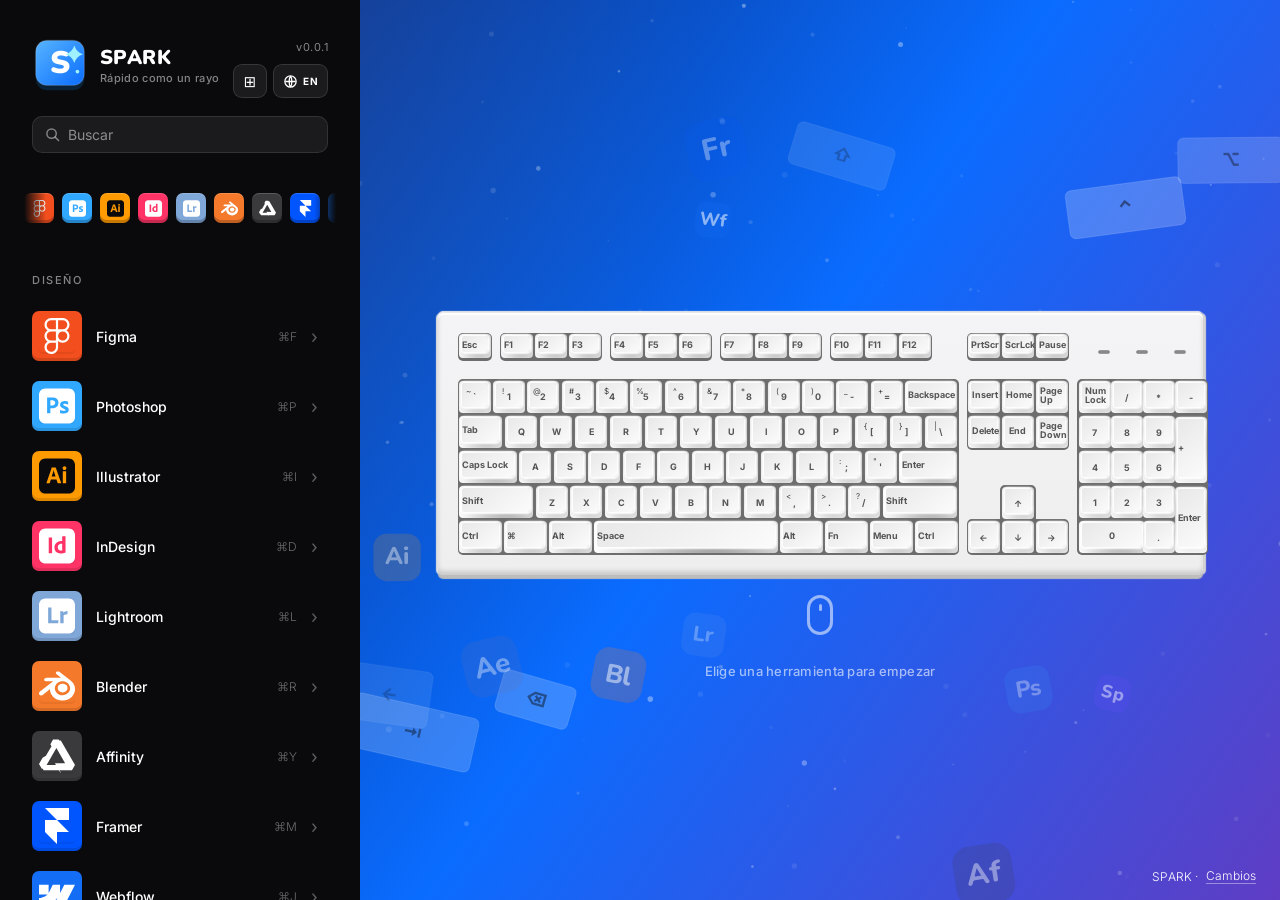
==== index.html @ 6d5c4ddd "Sube SPARK: web de atajos de teclado" ====
<!DOCTYPE html>
<html lang="es">
<head>
<meta charset="UTF-8">
<meta name="viewport" content="width=device-width, initial-scale=1.0">
<title>SPARK — Rápido como un rayo</title>
<meta name="description" content="Conoce tus atajos de teclado. Elige una herramienta, pasa el ratón por un atajo y mira cómo se iluminan las teclas.">
<link rel="icon" type="image/svg+xml" href="favicon.svg">
<link rel="preconnect" href="https://fonts.googleapis.com">
<link rel="preconnect" href="https://fonts.gstatic.com" crossorigin>
<link href="https://fonts.googleapis.com/css2?family=Nunito:wght@800;900&family=Inter:wght@300;400;500;600;700&display=swap" rel="stylesheet">
<link rel="stylesheet" href="css/styles.css">
</head>
<body>

<canvas id="bg-3d" aria-hidden="true"></canvas>

<aside class="sidebar" data-view="tools" aria-label="Explorador de herramientas">
  <div class="track">

    <!-- página 1: herramientas -->
    <section class="page">
      <div class="page-head">
        <div class="brand">
          <div class="brand-id">
            <a class="logo" href="./" aria-label="SPARK">
              <svg width="90" height="90" viewBox="0 0 90 90" fill="none" xmlns="http://www.w3.org/2000/svg">
                <defs>
                  <linearGradient id="brandGrad" x1="0" y1="0" x2="1" y2="1">
                    <stop offset="0" stop-color="#57b4ff"/>
                    <stop offset="1" stop-color="#0a6cff"/>
                  </linearGradient>
                </defs>
                <rect x="6" y="8" width="78" height="76" rx="18" fill="#0a2238"/>
                <rect x="6" y="4" width="78" height="72" rx="18" fill="url(#brandGrad)"/>
                <rect x="6" y="4" width="78" height="72" rx="18" fill="none" stroke="#ffffff26" stroke-width="2"/>
                <text x="45" y="57" text-anchor="middle" font-family="Nunito, system-ui, sans-serif" font-size="50" font-weight="900" fill="#ffffff" letter-spacing="-1">S</text>
                <path fill="#9ff1ff" d="M68 12 C66 19 61 24 54 26 C61 28 66 33 68 40 C70 33 75 28 82 26 C75 24 70 19 68 12 Z"/>
                <circle cx="73" cy="54" r="3" fill="#9ff1ff"/>
              </svg>
            </a>
            <div class="brand-name">
              <span class="brand-word">SPARK</span>
              <span class="brand-tag">Rápido como un rayo</span>
            </div>
          </div>
          <div class="brand-side">
            <a class="version" href="#changelog">v0.0.1</a>
            <div class="controls">
              <button class="ctrl-btn" id="kb-btn" type="button" aria-label="Teclado" title=""></button>
              <button class="ctrl-btn" id="lang-btn" type="button" aria-label="Idioma" title=""></button>
            </div>
          </div>
        </div>
        <div class="search">
          <svg class="search-ico" viewBox="0 0 16 16" fill="none" aria-hidden="true">
            <circle cx="7" cy="7" r="5" stroke="currentColor" stroke-width="1.6"></circle>
            <line x1="10.8" y1="10.8" x2="14.5" y2="14.5" stroke="currentColor" stroke-width="1.6" stroke-linecap="round"></line>
          </svg>
          <input type="search" id="tool-search" placeholder="Buscar" autocomplete="off" aria-label="Buscar herramientas">
        </div>
        <nav class="brand-strip" id="brand-strip" aria-label="Programas"></nav>
      </div>
      <nav class="cats page-body" id="cats" aria-label="Herramientas"></nav>
      <footer class="sidebar-credit">
        Hecho con <span style="opacity:.8">⌘</span> · <a href="#changelog">Cambios</a> <span class="sep">·</span> <a href="#" target="_blank" rel="noopener">Contacto</a>
      </footer>
    </section>

    <!-- página 2: atajos -->
    <section class="page" id="sc-page" aria-label="Atajos de la herramienta">
      <div class="sc-head page-head">
        <button class="back" type="button">
          <svg class="back-arrow" viewBox="0 0 16 16" fill="none" aria-hidden="true">
            <path d="M10 3.5 5.5 8l4.5 4.5" stroke="currentColor" stroke-width="1.7" stroke-linecap="round" stroke-linejoin="round"></path>
          </svg>
          <span class="back-text">Volver a todas las herramientas</span>
        </button>
        <h1 class="sc-title" id="sc-title"></h1>
        <div class="search">
          <svg class="search-ico" viewBox="0 0 16 16" fill="none" aria-hidden="true">
            <circle cx="7" cy="7" r="5" stroke="currentColor" stroke-width="1.6"></circle>
            <line x1="10.8" y1="10.8" x2="14.5" y2="14.5" stroke="currentColor" stroke-width="1.6" stroke-linecap="round"></line>
          </svg>
          <input type="search" id="sc-search" placeholder="Buscar atajos" autocomplete="off" aria-label="Buscar atajos">
        </div>
      </div>
      <div class="page-body sc-body" id="sc-body"></div>
    </section>

  </div>
</aside>

<main id="stage">
  <div class="stage-inner" id="stage-inner">
    <div class="kb-shell" id="kb">
      <div class="kb-display" id="kb-display">
        <div class="kb-display-label" id="kb-display-label">Pasa el ratón por un atajo</div>
        <div class="kb-display-keys" id="kb-display-keys"></div>
      </div>
      <div class="kb-board" id="kb-board"></div>
      <div class="kb-hint" id="kb-hint">Elige una herramienta para empezar</div>
    </div>
  </div>
</main>

<footer class="credit">
  SPARK · <a href="#changelog">Cambios</a>
</footer>

<div id="confetti-layer" aria-hidden="true"></div>

<script src="js/keys.js"></script>
<script src="js/logos.js"></script>
<script src="js/bg.js"></script>
<script src="js/twboard.js"></script>
<script src="js/data.js"></script>
<script src="js/app.js"></script>
</body>
</html>
---- css/styles.css ----
:root {
  --sidebar-w: 360px;
  --ink: #0a0a0c;
  --blue: #0a6cff;
  --sans: Inter, system-ui, -apple-system, "Segoe UI", sans-serif;
  --display: Nunito, system-ui, sans-serif;
}

* { margin: 0; padding: 0; box-sizing: border-box; }

html, body { height: 100%; }

body {
  background: var(--blue);
  overflow: hidden;
  font-family: var(--sans);
  color: #fff;
  user-select: none;
  -webkit-user-select: none;
  transition: background .8s ease;
}

body[data-bg="tools"] { background: var(--blue); }
body[data-bg="shortcuts"] { background: #1455c4; }

/* ============ FONDO 3D (Babylon) ============ */

#bg-3d {
  display: none;
  position: fixed; left: 0; top: 0;
  width: 100vw; height: 100vh;
  z-index: 0;
  pointer-events: none;
}
body.bg3d #bg-3d { display: block; }

/* ============ SIDEBAR ============ */

.sidebar {
  position: fixed;
  left: 0; top: 0; bottom: 0;
  width: var(--sidebar-w);
  z-index: 20;
  background: var(--ink);
  color: #fff;
  font-family: var(--sans);
  overflow: hidden;
}

.track {
  display: flex;
  width: 200%;
  height: 100%;
  transform: translateX(0);
  transition: transform .34s cubic-bezier(.4, 0, .2, 1);
}

.sidebar[data-view="shortcuts"] .track { transform: translateX(-50%); }

.page {
  flex: 0 0 50%;
  height: 100%;
  overflow: hidden;
  display: flex;
  flex-direction: column;
  min-height: 0;
}

.page-head {
  flex: none;
  padding: 34px 0 18px;
  display: flex;
  flex-direction: column;
  gap: 18px;
  background: var(--ink);
}

.brand {
  display: flex;
  align-items: center;
  justify-content: space-between;
  gap: 12px;
  margin: 0 32px;
}

.brand-id { display: flex; align-items: center; gap: 12px; min-width: 0; }
.logo { display: block; line-height: 0; }
.logo svg { display: block; height: 56px; width: auto; }

.brand-name {
  display: flex;
  flex-direction: column;
  gap: 3px;
  min-width: 0;
}
.brand-word {
  font-family: var(--display);
  font-weight: 900;
  font-size: 20px;
  line-height: 1;
  letter-spacing: .02em;
  color: #fff;
  white-space: nowrap;
}
.brand-tag {
  font-size: 11px;
  font-weight: 500;
  letter-spacing: .03em;
  color: #ffffff80;
  white-space: nowrap;
}

.version {
  font-family: var(--sans);
  font-size: 11px;
  font-weight: 400;
  letter-spacing: .04em;
  color: #ffffff80;
  text-decoration: none;
  padding-top: 6px;
  transition: color .15s ease;
}
.version:hover { color: #fff; }

.brand-side {
  display: flex;
  flex-direction: column;
  align-items: flex-end;
  gap: 10px;
}

.controls { display: flex; gap: 6px; }

.ctrl-btn {
  display: inline-flex;
  align-items: center;
  justify-content: center;
  gap: 5px;
  height: 34px;
  min-width: 34px;
  padding: 0 9px;
  background: #ffffff12;
  border: 1px solid rgba(255,255,255,.12);
  border-radius: 9px;
  color: #fff;
  font: inherit;
  cursor: pointer;
  transition: background .12s ease, border-color .12s ease;
}
.ctrl-btn:hover { background: #ffffff1f; border-color: #ffffff38; }
.ctrl-btn .kbd-ico { font-size: 15px; line-height: 1; font-family: var(--sans); }
.ctrl-btn .globe { flex: none; width: 15px; height: 15px; }
.ctrl-btn .code { font-size: 10px; font-weight: 700; letter-spacing: .05em; }

.search {
  margin: 0 32px;
  display: flex;
  align-items: center;
  gap: 8px;
  padding: 9px 12px;
  background: #ffffff12;
  border: 1px solid rgba(255,255,255,.1);
  border-radius: 10px;
  transition: border-color .12s ease, background .12s ease;
}
.search:focus-within { border-color: #ffffff47; background: #ffffff1a; }
.search-ico { flex: none; width: 15px; height: 15px; color: #ffffff73; }
.search input {
  flex: 1; min-width: 0;
  background: transparent; border: none; outline: none;
  color: #fff; font: inherit; font-size: 14px; padding: 0;
}
.search input::placeholder { color: #ffffff80; }
.search input::-webkit-search-cancel-button {
  -webkit-appearance: none; appearance: none;
  width: 14px; height: 14px; margin-left: 6px; cursor: pointer;
  background-color: #ffffff73;
  -webkit-mask: url("data:image/svg+xml;utf8,<svg xmlns='http://www.w3.org/2000/svg' viewBox='0 0 16 16'><path fill='none' stroke='black' stroke-width='1.8' stroke-linecap='round' d='M4 4l8 8M12 4l-8 8'/></svg>") center/contain no-repeat;
  mask: url("data:image/svg+xml;utf8,<svg xmlns='http://www.w3.org/2000/svg' viewBox='0 0 16 16'><path fill='none' stroke='black' stroke-width='1.8' stroke-linecap='round' d='M4 4l8 8M12 4l-8 8'/></svg>") center/contain no-repeat;
  transition: background-color .12s ease;
}
.search input::-webkit-search-cancel-button:hover { background-color: #fff; }

.page-body {
  flex: 1 1 auto;
  min-height: 0;
  overflow-y: auto;
  padding: 16px 0 32px;
  display: flex;
  flex-direction: column;
  gap: 32px;
  scrollbar-gutter: stable;
  scrollbar-width: thin;
  scrollbar-color: rgba(255,255,255,.2) transparent;
}
.page-body::-webkit-scrollbar { width: 10px; }
.page-body::-webkit-scrollbar-track { background: transparent; }
.page-body::-webkit-scrollbar-thumb {
  background: #ffffff2e;
  border-radius: 999px;
  border: 3px solid transparent;
  background-clip: padding-box;
}
.page-body::-webkit-scrollbar-thumb:hover { background: #ffffff52; background-clip: padding-box; }

.cats { display: flex; flex-direction: column; gap: 32px; }
.cat[hidden] { display: none; }
.cat-name {
  padding: 0 32px;
  margin-bottom: 14px;
  font-size: 11px;
  font-weight: 500;
  letter-spacing: .14em;
  color: #ffffff80;
}
.tools { list-style: none; display: flex; flex-direction: column; }
.tools li[hidden] { display: none; }

.tool {
  display: flex; align-items: center; gap: 14px;
  width: 100%;
  padding: 10px 32px;
  background: transparent; border: none;
  cursor: pointer; color: inherit; font: inherit; text-align: left;
  transition: background .12s ease;
}
.tool:hover { background: #ffffff0d; }
.tool.active { background: #ffffff14; }

.icon {
  flex: none;
  width: 50px; height: 50px;
  border-radius: 7px;
  background: var(--ic);
  box-shadow: inset 0 -3px 0 rgba(0,0,0,.12);
}
.icon .tkey { display: flex; align-items: center; justify-content: center; width: 100%; height: 100%; }
.icon .tkey .tinner {
  width: 36px; height: 36px;
  border-radius: 4px;
  display: flex; align-items: center; justify-content: center;
  font-family: var(--display); font-weight: 900; font-size: 18px;
  color: var(--lc, #fff);
  box-shadow: inset 0 -2px 0 rgba(0,0,0,.06);
}
.icon svg { display: block; width: 100%; height: 100%; }
.icon svg.bl { fill: var(--lc, #fff); }
.icon svg.bl-st { fill: none; stroke: var(--lc, #fff); stroke-width: 2; stroke-linecap: round; stroke-linejoin: round; }

.name { flex: 1; font-size: 14px; font-weight: 500; color: #fff; min-width: 0; overflow: hidden; text-overflow: ellipsis; white-space: nowrap; }
.hotkey { flex: none; font-size: 12px; font-weight: 300; color: #fff6; }
.chev { flex: none; font-size: 18px; color: #ffffff59; }

.brand-strip {
  position: relative;
  margin: 14px 24px 4px;
  padding: 8px 0 12px;
  overflow: hidden;
  -webkit-mask-image: linear-gradient(90deg, transparent, #000 7%, #000 93%, transparent);
  mask-image: linear-gradient(90deg, transparent, #000 7%, #000 93%, transparent);
}
.brand-track {
  display: flex; align-items: center; gap: 8px;
  width: max-content;
  will-change: transform;
  animation: brand-marquee 34s linear infinite;
}
.brand-strip:hover .brand-track { animation-play-state: paused; }
@keyframes brand-marquee {
  from { transform: translateX(0); }
  to { transform: translateX(-50%); }
}
@media (prefers-reduced-motion: reduce) {
  .brand-track { animation: none; }
}
.brand-chip {
  flex: none;
  width: 30px; height: 30px;
  display: flex; align-items: center; justify-content: center;
  border: none; cursor: pointer; padding: 0;
  border-radius: 7px;
  background: var(--bc);
  font-family: var(--display); font-weight: 900; font-size: 12px; line-height: 1;
  color: var(--lc, #fff);
  box-shadow: inset 0 -3px 0 rgba(0,0,0,.22), inset 0 1px 0 rgba(255,255,255,.16);
  transition: transform .1s ease, box-shadow .1s ease;
}
.brand-chip svg { display: block; width: 17px; height: 17px; }
.brand-chip svg.bl { fill: var(--lc, #fff); }
.brand-chip svg.bl-st { fill: none; stroke: var(--lc, #fff); stroke-width: 2; stroke-linecap: round; stroke-linejoin: round; }
.brand-chip:hover { transform: translateY(-2px); box-shadow: inset 0 -3px 0 rgba(0,0,0,.22), inset 0 1px 0 rgba(255,255,255,.16), 0 4px 10px rgba(0,0,0,.35); }
.brand-chip:active { transform: translateY(0); }

/* ---- shortcuts page ---- */

.sc-head { display: flex; flex-direction: column; gap: 12px; }

.back {
  display: flex; align-items: center; gap: 8px;
  margin: 0 32px; padding: 2px 0;
  background: transparent; border: none; cursor: pointer;
  color: #fff9; font: inherit; font-size: 13px;
  transition: color .15s ease;
}
.back:hover { color: #fff; }
.back-arrow { flex: none; width: 14px; height: 14px; }

.sc-title {
  padding: 0 32px;
  font-size: 20px; font-weight: 700; color: #fff;
  font-family: var(--sans);
}

.sc-body { gap: 24px; }

.sc-tool { display: none; flex-direction: column; gap: 22px; }
.sc-tool.on { display: flex; }

.sc-group { display: flex; flex-direction: column; }
.sc-group[hidden] { display: none; }

.sc-cat {
  padding: 0 32px;
  margin-bottom: 6px;
  font-size: 10px; font-weight: 600;
  letter-spacing: .1em; text-transform: uppercase;
  color: #ffffff52;
}
.sc-group ul { list-style: none; }

.sc {
  display: flex; align-items: center; justify-content: space-between; gap: 12px;
  padding: 7px 32px;
  cursor: default;
  transition: background .1s ease;
}
.sc[hidden] { display: none; }
.sc:hover { background: #ffffff0f; }
.sc.done .sc-action { color: #ffffff4d; }
.sc.done .sc-action::after { content: " ✓"; }

.sc-action {
  flex: 1 1 auto; min-width: 0;
  font-size: 13px; color: #ffffffd9;
  overflow: hidden; text-overflow: ellipsis; white-space: nowrap;
}

.sc-keys {
  flex: 0 1 auto;
  display: flex; flex-wrap: wrap; justify-content: flex-end; gap: 4px;
  max-width: 58%;
}

.sc-keys kbd {
  min-width: 20px; height: 20px; padding: 0 5px;
  display: inline-flex; align-items: center; justify-content: center;
  font-family: inherit; font-size: 11px;
  color: #fff; background: #ffffff14;
  border: 1px solid rgba(255,255,255,.18);
  border-radius: 5px;
}
.sc-keys kbd.sym { font-size: 14px; line-height: 1; }

.sc-empty { padding: 0 32px; font-size: 13px; color: #fff6; }

.sidebar-credit {
  display: none;
  padding: 22px 32px 10px;
  margin-top: 10px;
  font-size: 12px; font-weight: 300; letter-spacing: .01em;
  color: #ffffffb3; line-height: 1.6;
}
.sidebar-credit a { color: #fff; text-decoration: none; border-bottom: 1px solid rgba(255,255,255,.4); }
.sidebar-credit a:hover { border-color: #fff; }
.sidebar-credit .sep { opacity: .5; margin: 0 4px; }

/* ============ STAGE (main area) ============ */

#stage {
  position: fixed;
  left: var(--sidebar-w); top: 0; right: 0; bottom: 0;
  z-index: 10;
  display: flex; align-items: center; justify-content: center;
  padding: 24px;
}

.stage-inner { width: 100%; max-width: 1040px; }

.kb-shell {
  display: flex; flex-direction: column; align-items: center; gap: 28px;
}

.kb-display {
  min-height: 64px;
  display: flex; flex-direction: column; align-items: center; gap: 12px;
  text-align: center;
}
.kb-display-label {
  font-size: 15px; font-weight: 600; color: rgba(255,255,255,.85);
}
.kb-display-keys { display: flex; flex-wrap: wrap; justify-content: center; gap: 8px; }
.kb-display-keys .kbd {
  min-width: 44px; height: 44px; padding: 0 14px;
  display: inline-flex; align-items: center; justify-content: center;
  font-family: var(--display); font-weight: 800; font-size: 20px;
  color: #fff; background: rgba(255,255,255,.12);
  border: 1px solid rgba(255,255,255,.35);
  border-radius: 10px;
}
.kb-display-keys .kbd.sym { font-size: 26px; }
.kb-display-keys .kbd.mouse { font-size: 13px; font-family: var(--sans); font-weight: 600; padding: 0 12px; }

/* ============ TECLADO (Pure CSS, de ManzDev/twitch-keyboard) ============ */

.kb-board {
  width: 100%;
  display: flex;
  flex-direction: column;
  align-items: center;
  gap: 18px;
}

.keyboard {
  width: 765px;
  height: 262px;
  padding: 16px;
  box-shadow:
    0 4px 1px #bdbdbd,
    3px 0 1px #d3d3d3,
    0 -2px 1px #ececec,
    -2px 0 1px #e4e4e4,
    0 2px 1px #fff inset,
    0 -4px 4px #ccc inset;
  border-radius: 5px;
  background: linear-gradient(to bottom, #f4f4f6, #eee);
  display: grid;
  grid-template-columns: 3.2fr 0.7fr 1fr;
  user-select: none;
}

.main-keys { display: grid; grid-template-rows: 0.25fr 1fr; }
.function-keys { --width: 32px; --height: 24px; display: flex; }
.function-keys .hole { height: calc(var(--height) + 4px); }
.alpha-keys { --width: 32px; --height: 32px; display: flex; }
.alpha-keys .hole { min-width: 501px; }

.control-keys { display: grid; grid-template-rows: 0.25fr 0.5fr 0.5fr; }
.extra-keys { --width: 32px; --height: 24px; display: flex; }
.extra-keys .hole { height: calc(var(--height) + 4px); }
.page-keys { --width: 32px; --height: 32px; display: flex; }
.page-keys .hole { height: 71px; }
.page-keys .key::after { max-width: calc(var(--width) - 8px); line-height: 100%; transform: translateY(-2px); }
.cursor-keys { --width: 32px; --height: 32px; display: flex; flex-direction: column; align-items: center; justify-content: flex-end; }
.cursor-keys .hole:first-child { padding: 1px 1px; transform: translateY(10px); position: relative; }
.cursor-keys .hole:first-child::before,
.cursor-keys .hole:first-child::after { content: ""; display: block; background: inherit; position: absolute; width: 5px; height: 5px; bottom: 0; z-index: -1; }
.cursor-keys .hole:first-child::before { left: 0; }
.cursor-keys .hole:first-child::after { right: 0; }
.cursor-keys .hole:last-child { padding: 1px 0; }

.end-keys { display: grid; grid-template-rows: 0.25fr 1fr; }
.led-buttons { display: flex; justify-content: space-evenly; align-items: center; }
.led-buttons .led { width: 12px; height: 4px; border-radius: 5px; border: 1px solid #999; background: #888; }
.led-buttons .led.on { background: radial-gradient(#e2fa77, #3a9c26); }
.alphanum-keys .hole { display: grid; padding: 2px 2px 2px 1px; grid-template-columns: repeat(4, 32px); grid-template-rows: repeat(5, 32px); gap: 3px 0; }
.alphanum-keys .hole :nth-child(8) { grid-row-start: 2; grid-row-end: 4; grid-column-start: 4; grid-column-end: 5; }
.alphanum-keys .hole :nth-child(15) { grid-row-start: 4; grid-row-end: 6; grid-column-start: 4; grid-column-end: 5; }
.alphanum-keys .hole .zero-key { grid-column-start: 1; grid-column-end: 3; grid-row-start: 5; grid-row-end: 6; }
.alphanum-keys .hole :nth-child(1)::after { max-width: 20px; line-height: 100%; transform: translateY(-2px); }

.hole { display: flex; background: #6d6d6d; border-radius: 5px; margin: 4px; }
.hole.wrap { flex-wrap: wrap; justify-content: space-around; align-items: center; }

.key {
  position: relative;
  width: var(--width, 32px);
  height: var(--height, 32px);
  background: radial-gradient(circle at 65% 40%, #999, #fff);
  display: flex;
  justify-content: center;
  align-items: center;
  margin: 1px;
  border-radius: 4px;
  transition: transform 0.2s, background .12s ease, box-shadow .12s ease;
}

.key .special { display: block; position: absolute; color: #444; font-size: 8px; transform: translate(-6px, -6px); }

.key::before {
  content: attr(data-key);
  background: linear-gradient(140deg, #e8e8e8, #fbfbfb);
  box-shadow: 0 0 2px 2px #fff;
  border-radius: 3px;
  transform: translateY(-2px);
  display: flex;
  justify-content: flex-start;
  align-items: center;
  width: calc(var(--width, 32px) - 6px);
  height: calc(var(--height, 32px) - 8px);
}
.key::before,
.key::after {
  color: #555;
  text-transform: capitalize;
  font-family: var(--sans);
  font-weight: bold;
  font-size: 9px;
}
.key.pressed { transform: translateY(2px); }
.key.pressed::before { box-shadow: 0 0 4px #fff; background: #ddd; }

.normal-key::before { content: attr(data-special-key); width: calc(var(--width, 32px) - 6px); height: calc(var(--height, 32px) - 8px); font-size: 8px; }
.normal-key::after { content: attr(data-key); position: absolute; font-size: 9px; }

.slash-key { --width: 40px; --height: 32px; }
.slash-key::before { content: attr(data-special-key); width: calc(var(--width, 32px) - 6px); height: calc(var(--height, 32px) - 8px); }
.slash-key::after { content: attr(data-key); position: absolute; }

.ctrl-key { --width: 43px; --height: 32px; }
.backspace-key { --width: 52px; --height: 32px; }
.enter-key { --width: 58px; --height: 32px; }
.shift-key { --width: 74px; --height: 32px; }
.space-key { --width: 184px; --height: 32px; }
.vertical-key { --width: 32px; --height: 66px; }
.zero-key { --width: 66px; --height: 32px; }
.zero-key::before { text-indent: 27px; }
.function-key::before { content: attr(data-key); width: calc(var(--width) - 6px); height: calc(var(--height) - 8px); }

.keyboard.led .hole { background: red !important; box-shadow: 0 0 27px #000 inset; animation: ledAnimation 10s infinite; }

@keyframes ledAnimation {
  0% { filter: hue-rotate(0); }
  100% { filter: hue-rotate(360deg); }
}

/* teclas iluminadas (atajos) */
.kb-board .key.lit {
  background: radial-gradient(circle at 65% 40%, #4d93ff, #0a6cff);
  box-shadow: 0 0 10px rgba(10, 108, 255, .55);
}
.kb-board .key.lit::before {
  background: linear-gradient(140deg, #3a86ff, #0a6cff);
  box-shadow: 0 0 2px 2px rgba(10, 108, 255, .65);
}
.kb-board .key.lit::before,
.kb-board .key.lit::after,
.kb-board .key.lit .special { color: #fff; }

.kb-mouse-wrap { display: flex; justify-content: center; padding-top: 2px; }
.kb-mouse {
  width: 26px; height: 40px;
  border: 3px solid rgba(255,255,255,.55);
  border-radius: 14px;
  position: relative;
  transition: background .08s ease, transform .2s ease;
}
.kb-mouse::before {
  content: ""; position: absolute; top: 6px; left: 50%;
  width: 3px; height: 7px; margin-left: -1.5px;
  background: rgba(255,255,255,.55); border-radius: 2px;
}
.kb-mouse.lit { background: #0a0a0c; border-color: #0a0a0c; }
.kb-mouse.lit::before { background: #fff; }
.kb-mouse.pressed { transform: translateY(2px); }

.kb-hint {
  font-size: 13px; font-weight: 500; color: rgba(255,255,255,.6);
  letter-spacing: .02em;
}

@media (max-width: 1150px) {
  .keyboard { transform: scale(.82); margin-bottom: -47px; }
}
@media (max-width: 1000px) {
  .keyboard { transform: scale(.7); margin-bottom: -79px; }
}

/* ============ CREDIT ============ */

.credit {
  position: fixed;
  left: var(--sidebar-w); right: 24px; bottom: 16px;
  z-index: 30;
  display: flex; align-items: center; justify-content: flex-end; gap: 8px;
  font-size: 12px; font-weight: 300; letter-spacing: .01em;
  color: #fff;
  pointer-events: none;
}
.credit a { pointer-events: auto; color: inherit; text-decoration: none; border-bottom: 1px solid rgba(255,255,255,.4); }
.credit a:hover { border-color: #fff; }

/* ============ CONFETTI ============ */

.confetti {
  position: fixed; top: 0; left: 0;
  width: 12px; height: 12px;
  border: 2px solid #0a0a0c;
  border-radius: 3px;
  pointer-events: none;
  z-index: 50;
  animation: confetti-pop .7s ease-out forwards;
}
@keyframes confetti-pop {
  from { transform: translate(0, 0) rotate(0deg); opacity: 1; }
  to   { transform: translate(var(--dx), var(--dy)) rotate(540deg); opacity: 0; }
}

/* ============ RESPONSIVE ============ */

@media (max-width: 900px) {
  :root { --sidebar-w: 100vw; }
  #stage, .credit { display: none; }
  .sidebar-credit { display: block; }
}
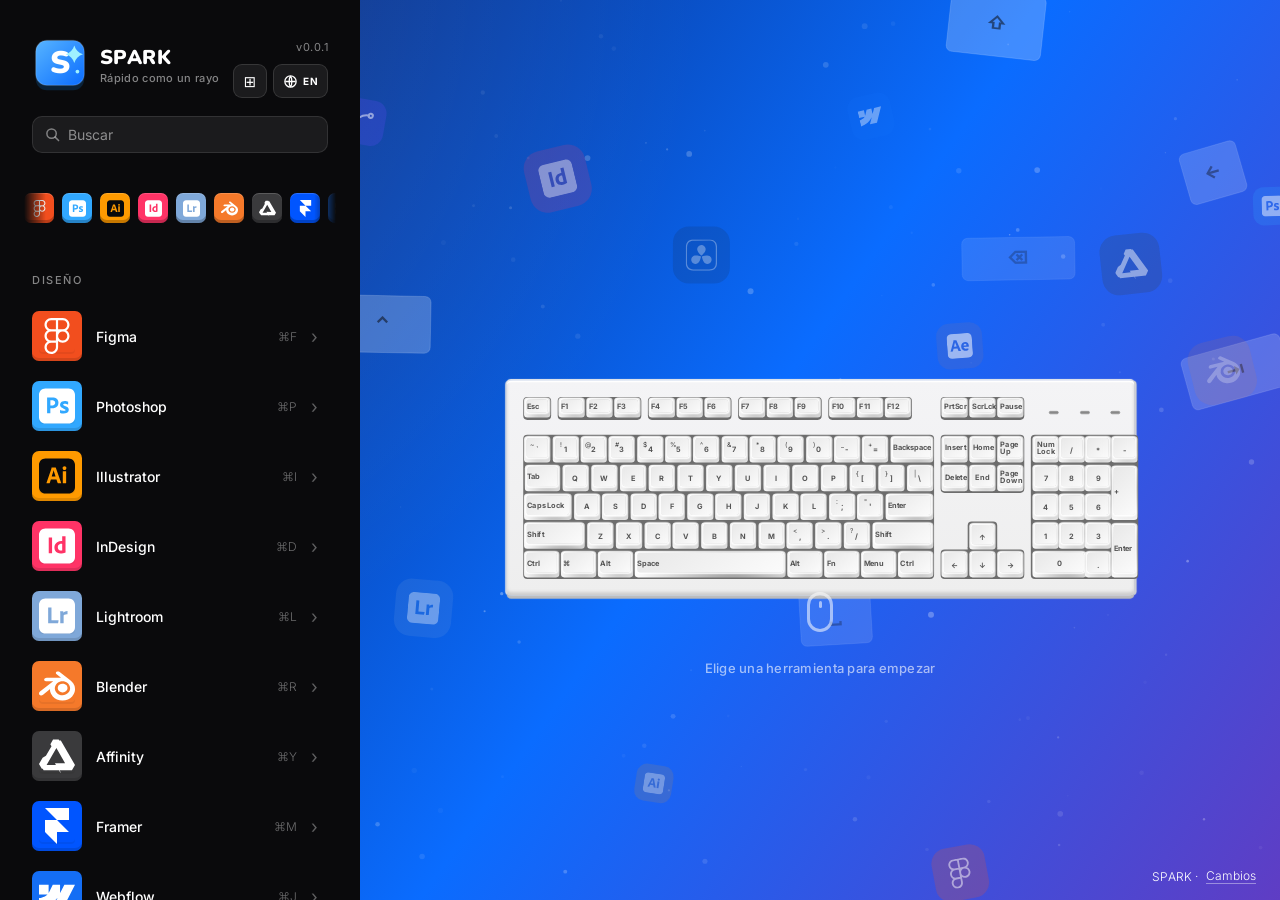
==== commit 951c39bf: "Agrega interacción con el teclado: clic en teclas con sonido y panel de atajos por programa" ====
--- a/index.html
+++ b/index.html
@@ -98,6 +98,7 @@
         <div class="kb-display-label" id="kb-display-label">Pasa el ratón por un atajo</div>
         <div class="kb-display-keys" id="kb-display-keys"></div>
       </div>
+      <div class="kb-results" id="kb-results" hidden></div>
       <div class="kb-board" id="kb-board"></div>
       <div class="kb-hint" id="kb-hint">Elige una herramienta para empezar</div>
     </div>
--- a/css/styles.css
+++ b/css/styles.css
@@ -436,6 +436,9 @@
   display: grid;
   grid-template-columns: 3.2fr 0.7fr 1fr;
   user-select: none;
+  transform: scale(1.3);
+  margin-top: 40px;
+  margin-bottom: 42px;
 }
 
 .main-keys { display: grid; grid-template-rows: 0.25fr 1fr; }
@@ -568,7 +571,88 @@
   letter-spacing: .02em;
 }
 
-@media (max-width: 1150px) {
+/* teclas clicables */
+.kb-board .key { cursor: pointer; }
+.kb-board .key:hover { box-shadow: 0 0 9px rgba(0,0,0,.3); }
+.kb-board .key:hover::before { box-shadow: 0 0 2px 2px #fff, 0 0 9px rgba(0,0,0,.3); }
+
+/* panel de atajos al hacer clic en una tecla */
+.kb-shell { position: relative; }
+.kb-results {
+  position: absolute;
+  top: 82px; left: 50%; transform: translateX(-50%);
+  width: 580px; max-width: 94vw;
+  z-index: 40;
+  max-height: 340px;
+  display: flex; flex-direction: column;
+  background: rgba(9, 11, 17, .88);
+  backdrop-filter: blur(16px);
+  -webkit-backdrop-filter: blur(16px);
+  border: 1px solid rgba(255,255,255,.14);
+  border-radius: 16px;
+  box-shadow: 0 20px 55px rgba(0,0,0,.55);
+  overflow: hidden;
+  color: #fff;
+  font-size: 13px;
+}
+.kb-results[hidden] { display: none; }
+.kr-head {
+  display: flex; align-items: center; justify-content: space-between;
+  gap: 10px; padding: 11px 14px;
+  border-bottom: 1px solid rgba(255,255,255,.12);
+  font-weight: 700; font-size: 14px;
+}
+.kr-title { display: flex; align-items: center; gap: 9px; min-width: 0; }
+.kr-kbd {
+  flex: none;
+  min-width: 30px; height: 30px; padding: 0 9px;
+  display: inline-flex; align-items: center; justify-content: center;
+  font-family: var(--display); font-weight: 800; font-size: 16px;
+  background: linear-gradient(140deg, #3a86ff, #0a6cff);
+  border: 1px solid rgba(255,255,255,.35);
+  border-radius: 8px;
+  box-shadow: 0 0 10px rgba(10,108,255,.5);
+}
+.kr-kbd.sym { font-size: 20px; }
+.kr-close {
+  flex: none;
+  background: none; border: 0; cursor: pointer;
+  color: #fff; opacity: .7; font-size: 19px; line-height: 1;
+  padding: 2px 8px; border-radius: 8px;
+}
+.kr-close:hover { opacity: 1; background: rgba(255,255,255,.1); }
+.kr-scroll { overflow-y: auto; padding: 6px 10px 12px; }
+.kr-scroll::-webkit-scrollbar { width: 8px; }
+.kr-scroll::-webkit-scrollbar-thumb { background: rgba(255,255,255,.18); border-radius: 4px; }
+.kr-tool { padding: 9px 4px 2px; }
+.kr-tool-btn {
+  display: flex; align-items: center; gap: 9px;
+  width: 100%; padding: 4px 6px; border: 0; border-radius: 9px;
+  background: none; color: #fff; cursor: pointer;
+  font: inherit; font-weight: 700; font-size: 13px; text-align: left;
+}
+.kr-tool-btn:hover { background: rgba(255,255,255,.07); }
+.kr-tool-btn .icon { width: 24px; height: 24px; border-radius: 5px; }
+.kr-tool-btn .icon .tinner { width: 17px; height: 17px; border-radius: 3px; font-size: 10px; }
+.kr-count { margin-left: auto; flex: none; opacity: .5; font-size: 12px; font-weight: 600; }
+.kr-list { list-style: none; margin: 4px 0 4px; padding: 0; }
+.kr-list li { display: flex; align-items: center; gap: 12px; padding: 5px 10px; border-radius: 8px; }
+.kr-list li:hover { background: rgba(255,255,255,.05); }
+.kr-keys { display: inline-flex; gap: 4px; flex: none; min-width: 158px; }
+.kr-keys .kbd {
+  min-width: 27px; height: 27px; padding: 0 8px;
+  display: inline-flex; align-items: center; justify-content: center;
+  font-family: var(--display); font-weight: 800; font-size: 13px;
+  color: #fff; background: rgba(255,255,255,.12);
+  border: 1px solid rgba(255,255,255,.32); border-radius: 6px;
+}
+.kr-keys .kbd.sym { font-size: 16px; }
+.kr-keys .kbd.mouse { font-size: 11px; font-family: var(--sans); font-weight: 600; padding: 0 6px; min-width: auto; }
+.kr-act { min-width: 0; opacity: .78; overflow: hidden; text-overflow: ellipsis; white-space: nowrap; }
+.kr-more, .kr-more-total { opacity: .5; font-size: 12px; padding: 4px 10px; }
+.kr-more-total { padding: 8px 10px 4px; text-align: center; }
+
+@media (max-width: 1300px) {
   .keyboard { transform: scale(.82); margin-bottom: -47px; }
 }
 @media (max-width: 1000px) {
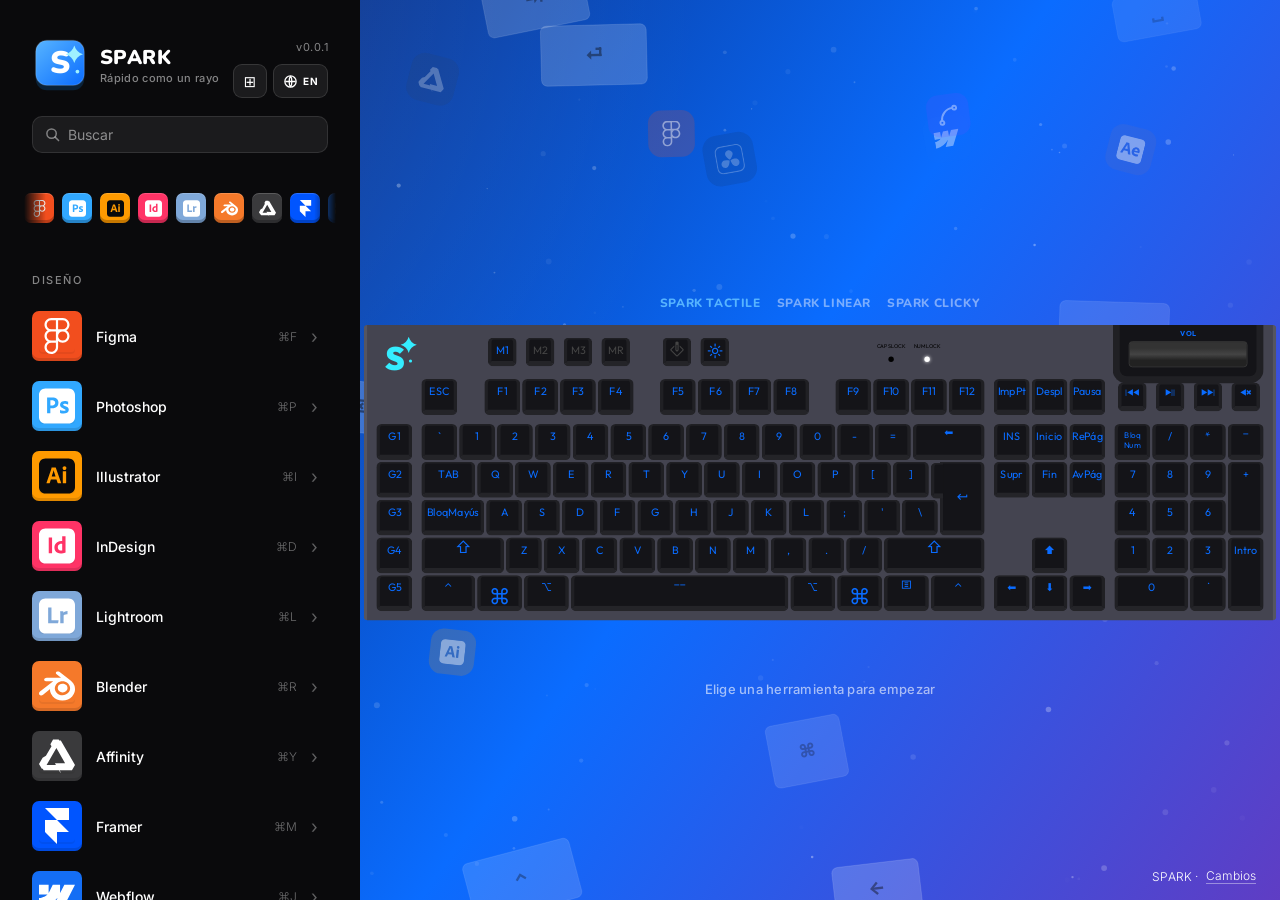
==== commit 0fe7ea23: "Integra el teclado Logitech G815 con adaptación a macOS y nombres en español" ====
--- a/index.html
+++ b/index.html
@@ -8,7 +8,8 @@
 <link rel="icon" type="image/svg+xml" href="favicon.svg">
 <link rel="preconnect" href="https://fonts.googleapis.com">
 <link rel="preconnect" href="https://fonts.gstatic.com" crossorigin>
-<link href="https://fonts.googleapis.com/css2?family=Nunito:wght@800;900&family=Inter:wght@300;400;500;600;700&display=swap" rel="stylesheet">
+<link href="https://fonts.googleapis.com/css2?family=Nunito:wght@800;900&family=Inter:wght@300;400;500;600;700&family=Outfit:wght@300;400;500;600;700&display=swap" rel="stylesheet">
+<link href="https://fonts.googleapis.com/css2?family=Material+Symbols+Outlined:opsz,wght,FILL,GRAD@20..48,100..700,0..1,-50..200&display=block" rel="stylesheet">
 <link rel="stylesheet" href="css/styles.css">
 </head>
 <body>
@@ -99,7 +100,195 @@
         <div class="kb-display-keys" id="kb-display-keys"></div>
       </div>
       <div class="kb-results" id="kb-results" hidden></div>
-      <div class="kb-board" id="kb-board"></div>
+      <div class="kb-board" id="kb-board">
+        <div class="kb-g815">
+          <div class="kb-g815-bar">
+            <div class="key-sound-switch">
+              <div class="key-sound active" data-key-sound="tactile">SPARK Tactile</div>
+              <div class="key-sound" data-key-sound="linear">SPARK Linear</div>
+              <div class="key-sound" data-key-sound="clicky">SPARK Clicky</div>
+            </div>
+          </div>
+          <div class="keyboard-wrapper">
+            <div class="header-keys">
+              <div class="logitech-logo"><svg xmlns="http://www.w3.org/2000/svg" width="4rem" height="4rem" viewBox="0 0 64 64"><g fill="currentColor"><path d="M48 7 C46.7 11.6 43.6 14.7 39 16 C43.6 17.3 46.7 20.4 48 25 C49.3 20.4 52.4 17.3 57 16 C52.4 14.7 49.3 11.6 48 7 Z"/><circle cx="50" cy="34" r="1.75"/></g><text x="32" y="44" text-anchor="middle" font-family="Outfit, Arial Black, Arial, sans-serif" font-size="36" font-weight="900" fill="currentColor" letter-spacing="-1">S</text></svg></div>
+              <ul class="memory-keys">
+                <li class="round-key active">M1</li>
+                <li class="round-key">M2</li>
+                <li class="round-key">M3</li>
+                <li class="round-key memory">MR</li>
+              </ul>
+              <ul class="utility-keys">
+                <li class="round-key game"><span class="material-symbols-outlined">edit_square</span></li>
+                <li class="round-key brightness active"><span class="material-symbols-outlined">light_mode</span></li>
+              </ul>
+              <ul class="info-lights">
+                <li class="info-light capslock-light"><span>CAPS LOCK</span></li>
+                <li class="info-light numlock-light active"><span>NUM LOCK</span></li>
+              </ul>
+              <div class="volume-wheel">
+                <div class="volume-wheel_box">
+                  <span class="volume-label">Vol</span>
+                  <div class="volume-wheel_scroll"></div>
+                </div>
+              </div>
+            </div>
+            <ul class="media-keys">
+              <li class="round-key">|◀◀</li>
+              <li class="round-key">▶||</li>
+              <li class="round-key">▶▶|</li>
+              <li class="round-key">◀✖</li>
+            </ul>
+            <ul class="f-keys">
+              <li data-key="Escape" data-tok="esc">ESC</li>
+              <li data-key="F1" data-tok="f1">F1</li>
+              <li data-key="F2" data-tok="f2">F2</li>
+              <li data-key="F3" data-tok="f3">F3</li>
+              <li data-key="F4" data-tok="f4">F4</li>
+              <li data-key="F5" data-tok="f5">F5</li>
+              <li data-key="F6" data-tok="f6">F6</li>
+              <li data-key="F7" data-tok="f7">F7</li>
+              <li data-key="F8" data-tok="f8">F8</li>
+              <li data-key="F9" data-tok="f9">F9</li>
+              <li data-key="F10" data-tok="f10">F10</li>
+              <li data-key="F11" data-tok="f11">F11</li>
+              <li data-key="F12" data-tok="f12">F12</li>
+            </ul>
+            <ul class="g-keys">
+              <li>G1</li>
+              <li>G2</li>
+              <li>G3</li>
+              <li>G4</li>
+              <li>G5</li>
+            </ul>
+            <div class="center-keys">
+              <ul class="center-keys_row-1">
+                <li data-key="Backquote" data-tok="`">`</li>
+                <li data-key="Digit1" data-tok="1">1</li>
+                <li data-key="Digit2" data-tok="2">2</li>
+                <li data-key="Digit3" data-tok="3">3</li>
+                <li data-key="Digit4" data-tok="4">4</li>
+                <li data-key="Digit5" data-tok="5">5</li>
+                <li data-key="Digit6" data-tok="6">6</li>
+                <li data-key="Digit7" data-tok="7">7</li>
+                <li data-key="Digit8" data-tok="8">8</li>
+                <li data-key="Digit9" data-tok="9">9</li>
+                <li data-key="Digit0" data-tok="0">0</li>
+                <li data-key="Minus" data-tok="-">-</li>
+                <li data-key="Equal" data-tok="=">=</li>
+                <li class="backspace-key" data-key="Backspace" data-tok="backspace">⬅</li>
+              </ul>
+              <div class="center-keys_row-2-3">
+                <ul class="center-keys_row-2">
+                  <li class="long-word-key" data-key="Tab" data-tok="tab">TAB</li>
+                  <li data-key="KeyQ" data-tok="q">Q</li>
+                  <li data-key="KeyW" data-tok="w">W</li>
+                  <li data-key="KeyE" data-tok="e">E</li>
+                  <li data-key="KeyR" data-tok="r">R</li>
+                  <li data-key="KeyT" data-tok="t">T</li>
+                  <li data-key="KeyY" data-tok="y">Y</li>
+                  <li data-key="KeyU" data-tok="u">U</li>
+                  <li data-key="KeyI" data-tok="i">I</li>
+                  <li data-key="KeyO" data-tok="o">O</li>
+                  <li data-key="KeyP" data-tok="p">P</li>
+                  <li data-key="BracketLeft" data-tok="[">[</li>
+                  <li data-key="BracketRight" data-tok="]">]</li>
+                </ul>
+                <ul class="center-keys_row-3">
+                  <li class="long-word-key caps-key" data-key="CapsLock" data-tok="capslock">BloqMayús</li>
+                  <li data-key="KeyA" data-tok="a">A</li>
+                  <li data-key="KeyS" data-tok="s">S</li>
+                  <li data-key="KeyD" data-tok="d">D</li>
+                  <li data-key="KeyF" data-tok="f">F</li>
+                  <li data-key="KeyG" data-tok="g">G</li>
+                  <li data-key="KeyH" data-tok="h">H</li>
+                  <li data-key="KeyJ" data-tok="j">J</li>
+                  <li data-key="KeyK" data-tok="k">K</li>
+                  <li data-key="KeyL" data-tok="l">L</li>
+                  <li data-key="Semicolon" data-tok=";">;</li>
+                  <li data-key="Quote" data-tok="'">'</li>
+                  <li data-key="Backslash" data-tok="\">\</li>
+                </ul>
+                <ul class="enter-key">
+                  <li data-key="Enter" data-tok="enter"><span class="material-symbols-outlined">keyboard_return</span></li>
+                </ul>
+              </div>
+              <ul class="center-keys_row-4">
+                <li class="shift-key" data-key="ShiftLeft" data-tok="shift">⇧</li>
+                <li data-key="KeyZ" data-tok="z">Z</li>
+                <li data-key="KeyX" data-tok="x">X</li>
+                <li data-key="KeyC" data-tok="c">C</li>
+                <li data-key="KeyV" data-tok="v">V</li>
+                <li data-key="KeyB" data-tok="b">B</li>
+                <li data-key="KeyN" data-tok="n">N</li>
+                <li data-key="KeyM" data-tok="m">M</li>
+                <li data-key="Comma" data-tok=",">,</li>
+                <li data-key="Period" data-tok=".">.</li>
+                <li data-key="Slash" data-tok="/">/</li>
+                <li class="shift-key" data-key="ShiftRight" data-tok="shift">⇧</li>
+              </ul>
+              <ul class="center-keys_row-5">
+                <li class="long-word-key" data-key="ControlLeft" data-tok="ctrl">CTRL</li>
+                <li class="windows-key" data-key="MetaLeft" data-tok="cmd">
+                  <div class="windows-key_box">
+                    <span></span><span></span><span></span><span></span>
+                  </div>
+                </li>
+                <li class="long-word-key" data-key="AltLeft" data-tok="alt">ALT</li>
+                <li class="space-key" data-key="Space" data-tok="space">__</li>
+                <li class="long-word-key" data-key="AltRight" data-tok="alt">ALT GR</li>
+                <li class="windows-key" data-key="MetaRight" data-tok="cmd">
+                  <div class="windows-key_box">
+                    <span></span><span></span><span></span><span></span>
+                  </div>
+                </li>
+                <li class="context-key" data-key="ContextMenu" data-tok="menu">
+                  <div class="context-key_box">
+                    <span></span><span></span><span></span>
+                  </div>
+                </li>
+                <li class="long-word-key" data-key="ControlRight" data-tok="ctrl">CTRL</li>
+              </ul>
+            </div>
+            <ul class="print-scroll-pause-keys">
+              <li class="long-word-key" data-key="PrintScreen" data-tok="prtsc">ImpPt</li>
+              <li class="long-word-key" data-key="ScrollLock" data-tok="scrlk">Despl</li>
+              <li class="long-word-key" data-key="Pause" data-tok="pause">Pausa</li>
+            </ul>
+            <ul class="home-end-arrow-keys">
+              <li class="long-word-key" data-key="Insert" data-tok="insert">INS</li>
+              <li class="long-word-key" data-key="Home" data-tok="home">Inicio</li>
+              <li class="long-word-key" data-key="PageUp" data-tok="pageup">RePág</li>
+              <li class="long-word-key" data-key="Delete" data-tok="delete">Supr</li>
+              <li class="long-word-key" data-key="End" data-tok="end">Fin</li>
+              <li class="long-word-key" data-key="PageDown" data-tok="pagedown">AvPág</li>
+              <li class="up-arrow-key" data-key="ArrowUp" data-tok="up">⬆</li>
+              <li class="left-arrow-key" data-key="ArrowLeft" data-tok="left">⬅</li>
+              <li class="down-arrow-key" data-key="ArrowDown" data-tok="down">⬇</li>
+              <li class="right-arrow-key" data-key="ArrowRight" data-tok="right">➡</li>
+            </ul>
+            <ul class="numpad-keys">
+              <li class="numlock" data-key="NumLock"><span>Bloq</span><span>Num</span></li>
+              <li data-key="NumpadDivide">/</li>
+              <li data-key="NumpadMultiply">*</li>
+              <li class="numpad-minus" data-key="NumpadSubtract">_</li>
+              <li data-key="Numpad7">7</li>
+              <li data-key="Numpad8">8</li>
+              <li data-key="Numpad9">9</li>
+              <li class="numpad-plus" data-key="NumpadAdd">+</li>
+              <li data-key="Numpad4">4</li>
+              <li data-key="Numpad5">5</li>
+              <li data-key="Numpad6">6</li>
+              <li data-key="Numpad1">1</li>
+              <li data-key="Numpad2">2</li>
+              <li data-key="Numpad3">3</li>
+              <li class="long-word-key numpad-enter" data-key="NumpadEnter">Intro</li>
+              <li class="numpad-zero" data-key="Numpad0">0</li>
+              <li class="numpad-dot" data-key="NumpadDecimal">.</li>
+            </ul>
+          </div>
+        </div>
+      </div>
       <div class="kb-hint" id="kb-hint">Elige una herramienta para empezar</div>
     </div>
   </div>
@@ -110,6 +299,10 @@
 </footer>
 
 <div id="confetti-layer" aria-hidden="true"></div>
+
+<audio id="tactileKeySound" preload="auto" src="https://www.logitechg.com/content/dam/gaming/en/innovation/mechanical-switches/gl-tactile.mp3"></audio>
+<audio id="linearKeySound" preload="auto" src="https://www.logitechg.com/content/dam/gaming/en/innovation/mechanical-switches/gl-linear.mp3"></audio>
+<audio id="clickyKeySound" preload="auto" src="https://www.logitechg.com/content/dam/gaming/en/innovation/mechanical-switches/gl-clicky.mp3"></audio>
 
 <script src="js/keys.js"></script>
 <script src="js/logos.js"></script>
--- a/css/styles.css
+++ b/css/styles.css
@@ -410,171 +410,520 @@
 .kb-display-keys .kbd.sym { font-size: 26px; }
 .kb-display-keys .kbd.mouse { font-size: 13px; font-family: var(--sans); font-weight: 600; padding: 0 12px; }
 
-/* ============ TECLADO (Pure CSS, de ManzDev/twitch-keyboard) ============ */
-
-.kb-board {
+/* ============ TECLADO (Logitech G815 · diseño de Staniel Petrov) ============ */
+
+#kb-board {
   width: 100%;
+  display: flex;
+  justify-content: center;
+}
+
+.kb-g815 {
   display: flex;
   flex-direction: column;
   align-items: center;
-  gap: 18px;
-}
-
-.keyboard {
-  width: 765px;
-  height: 262px;
-  padding: 16px;
-  box-shadow:
-    0 4px 1px #bdbdbd,
-    3px 0 1px #d3d3d3,
-    0 -2px 1px #ececec,
-    -2px 0 1px #e4e4e4,
-    0 2px 1px #fff inset,
-    0 -4px 4px #ccc inset;
-  border-radius: 5px;
-  background: linear-gradient(to bottom, #f4f4f6, #eee);
-  display: grid;
-  grid-template-columns: 3.2fr 0.7fr 1fr;
-  user-select: none;
-  transform: scale(1.3);
-  margin-top: 40px;
-  margin-bottom: 42px;
-}
-
-.main-keys { display: grid; grid-template-rows: 0.25fr 1fr; }
-.function-keys { --width: 32px; --height: 24px; display: flex; }
-.function-keys .hole { height: calc(var(--height) + 4px); }
-.alpha-keys { --width: 32px; --height: 32px; display: flex; }
-.alpha-keys .hole { min-width: 501px; }
-
-.control-keys { display: grid; grid-template-rows: 0.25fr 0.5fr 0.5fr; }
-.extra-keys { --width: 32px; --height: 24px; display: flex; }
-.extra-keys .hole { height: calc(var(--height) + 4px); }
-.page-keys { --width: 32px; --height: 32px; display: flex; }
-.page-keys .hole { height: 71px; }
-.page-keys .key::after { max-width: calc(var(--width) - 8px); line-height: 100%; transform: translateY(-2px); }
-.cursor-keys { --width: 32px; --height: 32px; display: flex; flex-direction: column; align-items: center; justify-content: flex-end; }
-.cursor-keys .hole:first-child { padding: 1px 1px; transform: translateY(10px); position: relative; }
-.cursor-keys .hole:first-child::before,
-.cursor-keys .hole:first-child::after { content: ""; display: block; background: inherit; position: absolute; width: 5px; height: 5px; bottom: 0; z-index: -1; }
-.cursor-keys .hole:first-child::before { left: 0; }
-.cursor-keys .hole:first-child::after { right: 0; }
-.cursor-keys .hole:last-child { padding: 1px 0; }
-
-.end-keys { display: grid; grid-template-rows: 0.25fr 1fr; }
-.led-buttons { display: flex; justify-content: space-evenly; align-items: center; }
-.led-buttons .led { width: 12px; height: 4px; border-radius: 5px; border: 1px solid #999; background: #888; }
-.led-buttons .led.on { background: radial-gradient(#e2fa77, #3a9c26); }
-.alphanum-keys .hole { display: grid; padding: 2px 2px 2px 1px; grid-template-columns: repeat(4, 32px); grid-template-rows: repeat(5, 32px); gap: 3px 0; }
-.alphanum-keys .hole :nth-child(8) { grid-row-start: 2; grid-row-end: 4; grid-column-start: 4; grid-column-end: 5; }
-.alphanum-keys .hole :nth-child(15) { grid-row-start: 4; grid-row-end: 6; grid-column-start: 4; grid-column-end: 5; }
-.alphanum-keys .hole .zero-key { grid-column-start: 1; grid-column-end: 3; grid-row-start: 5; grid-row-end: 6; }
-.alphanum-keys .hole :nth-child(1)::after { max-width: 20px; line-height: 100%; transform: translateY(-2px); }
-
-.hole { display: flex; background: #6d6d6d; border-radius: 5px; margin: 4px; }
-.hole.wrap { flex-wrap: wrap; justify-content: space-around; align-items: center; }
-
-.key {
-  position: relative;
-  width: var(--width, 32px);
-  height: var(--height, 32px);
-  background: radial-gradient(circle at 65% 40%, #999, #fff);
-  display: flex;
-  justify-content: center;
+  gap: 14px;
+  font-family: "Outfit", var(--sans);
+}
+
+.kb-g815-bar {
+  display: flex;
   align-items: center;
-  margin: 1px;
-  border-radius: 4px;
-  transition: transform 0.2s, background .12s ease, box-shadow .12s ease;
-}
-
-.key .special { display: block; position: absolute; color: #444; font-size: 8px; transform: translate(-6px, -6px); }
-
-.key::before {
-  content: attr(data-key);
-  background: linear-gradient(140deg, #e8e8e8, #fbfbfb);
-  box-shadow: 0 0 2px 2px #fff;
-  border-radius: 3px;
-  transform: translateY(-2px);
-  display: flex;
-  justify-content: flex-start;
-  align-items: center;
-  width: calc(var(--width, 32px) - 6px);
-  height: calc(var(--height, 32px) - 8px);
-}
-.key::before,
-.key::after {
-  color: #555;
-  text-transform: capitalize;
-  font-family: var(--sans);
-  font-weight: bold;
-  font-size: 9px;
-}
-.key.pressed { transform: translateY(2px); }
-.key.pressed::before { box-shadow: 0 0 4px #fff; background: #ddd; }
-
-.normal-key::before { content: attr(data-special-key); width: calc(var(--width, 32px) - 6px); height: calc(var(--height, 32px) - 8px); font-size: 8px; }
-.normal-key::after { content: attr(data-key); position: absolute; font-size: 9px; }
-
-.slash-key { --width: 40px; --height: 32px; }
-.slash-key::before { content: attr(data-special-key); width: calc(var(--width, 32px) - 6px); height: calc(var(--height, 32px) - 8px); }
-.slash-key::after { content: attr(data-key); position: absolute; }
-
-.ctrl-key { --width: 43px; --height: 32px; }
-.backspace-key { --width: 52px; --height: 32px; }
-.enter-key { --width: 58px; --height: 32px; }
-.shift-key { --width: 74px; --height: 32px; }
-.space-key { --width: 184px; --height: 32px; }
-.vertical-key { --width: 32px; --height: 66px; }
-.zero-key { --width: 66px; --height: 32px; }
-.zero-key::before { text-indent: 27px; }
-.function-key::before { content: attr(data-key); width: calc(var(--width) - 6px); height: calc(var(--height) - 8px); }
-
-.keyboard.led .hole { background: red !important; box-shadow: 0 0 27px #000 inset; animation: ledAnimation 10s infinite; }
-
-@keyframes ledAnimation {
-  0% { filter: hue-rotate(0); }
-  100% { filter: hue-rotate(360deg); }
-}
-
-/* teclas iluminadas (atajos) */
-.kb-board .key.lit {
-  background: radial-gradient(circle at 65% 40%, #4d93ff, #0a6cff);
-  box-shadow: 0 0 10px rgba(10, 108, 255, .55);
-}
-.kb-board .key.lit::before {
-  background: linear-gradient(140deg, #3a86ff, #0a6cff);
-  box-shadow: 0 0 2px 2px rgba(10, 108, 255, .65);
-}
-.kb-board .key.lit::before,
-.kb-board .key.lit::after,
-.kb-board .key.lit .special { color: #fff; }
-
-.kb-mouse-wrap { display: flex; justify-content: center; padding-top: 2px; }
-.kb-mouse {
-  width: 26px; height: 40px;
-  border: 3px solid rgba(255,255,255,.55);
-  border-radius: 14px;
-  position: relative;
-  transition: background .08s ease, transform .2s ease;
-}
-.kb-mouse::before {
-  content: ""; position: absolute; top: 6px; left: 50%;
-  width: 3px; height: 7px; margin-left: -1.5px;
-  background: rgba(255,255,255,.55); border-radius: 2px;
-}
-.kb-mouse.lit { background: #0a0a0c; border-color: #0a0a0c; }
-.kb-mouse.lit::before { background: #fff; }
-.kb-mouse.pressed { transform: translateY(2px); }
+  gap: 24px;
+  color: #fff;
+}
+
+.kb-g815 .key-sound-switch { display: flex; gap: 1rem; }
+.kb-g815 .key-sound {
+  cursor: pointer;
+  opacity: .45;
+  font-family: var(--display);
+  font-weight: 800;
+  font-size: 12px;
+  letter-spacing: .05em;
+  text-transform: uppercase;
+  transition: opacity .15s ease, color .15s ease;
+}
+.kb-g815 .key-sound:hover { opacity: .8; }
+.kb-g815 .key-sound.active { opacity: 1; color: #57b4ff; }
+
+.kb-g815-credit {
+  color: rgba(255,255,255,.45);
+  font-size: 11px;
+  text-decoration: none;
+  border-bottom: 1px solid rgba(255,255,255,.3);
+}
+.kb-g815-credit:hover { color: #fff; border-color: #fff; }
 
 .kb-hint {
   font-size: 13px; font-weight: 500; color: rgba(255,255,255,.6);
   letter-spacing: .02em;
 }
 
-/* teclas clicables */
-.kb-board .key { cursor: pointer; }
-.kb-board .key:hover { box-shadow: 0 0 9px rgba(0,0,0,.3); }
-.kb-board .key:hover::before { box-shadow: 0 0 2px 2px #fff, 0 0 9px rgba(0,0,0,.3); }
+:root { --key-text-highlight: #0a6cff; }
+
+.kb-g815 .material-symbols-outlined { pointer-events: none; }
+.kb-g815 .color-white { color: #fff !important; }
+.kb-g815 .keyboard-wrapper.white-mode li,
+.kb-g815 .keyboard-wrapper.white-mode li span { color: #fff !important; }
+.kb-g815 .keyboard-wrapper.white-mode li .windows-key_box span,
+.kb-g815 .keyboard-wrapper.white-mode li .context-key_box span { background-color: #fff !important; }
+
+.kb-g815 .keyboard-wrapper {
+  user-select: none;
+  -webkit-user-select: none;
+  display: grid;
+  grid-template-columns: repeat(4, auto);
+  grid-template-rows: repeat(3, auto);
+  gap: 0.625rem;
+  padding: 0.625rem;
+  border-radius: 0.25rem;
+  border-left: 0.25rem solid #555560;
+  border-right: 0.25rem solid #555560;
+  background-color: #444450;
+  transform-origin: center top;
+}
+
+.kb-g815 .keyboard-wrapper li {
+  position: relative;
+  top: 0;
+  cursor: pointer;
+  display: flex;
+  justify-content: center;
+  padding: 0.25rem 0;
+  border-radius: 0.375rem;
+  color: var(--key-text-highlight);
+  font-size: 0.75rem;
+  font-family: "Outfit", var(--sans);
+  background: #141418;
+  border-top: 0.125rem solid #202024;
+  border-right: 0.25rem solid #202024;
+  border-bottom: 0.375rem solid #242428;
+  border-left: 0.25rem solid #202024;
+  transition: top .05s ease, background .12s ease, color .12s ease, box-shadow .12s ease;
+}
+.kb-g815 .keyboard-wrapper li.caps-key.click,
+.kb-g815 .keyboard-wrapper li.caps-key:hover { border-right: 0.8125rem solid #282832; }
+.kb-g815 .keyboard-wrapper li.click,
+.kb-g815 .keyboard-wrapper li:active { top: 0.0625rem; }
+.kb-g815 .keyboard-wrapper li.click,
+.kb-g815 .keyboard-wrapper li:hover {
+  background: #202024;
+  border-top: 0.125rem solid #282832;
+  border-right: 0.25rem solid #282832;
+  border-bottom: 0.375rem solid #323236;
+  border-left: 0.25rem solid #282832;
+}
+.kb-g815 .keyboard-wrapper li.click::after,
+.kb-g815 .keyboard-wrapper li:hover::after {
+  border-top: 0.125rem solid #282832 !important;
+  border-bottom: 0.375rem solid #323236 !important;
+  border-left: 0.25rem solid #282832 !important;
+}
+
+.kb-g815 .logitech-logo {
+  display: grid;
+  place-content: center;
+  grid-column-start: 1;
+  font-size: 2.5rem;
+  line-height: 1;
+  color: #34edff;
+  margin-top: 1rem;
+}
+.kb-g815 .logitech-logo.active {
+  animation: kb-g815-rainbow 5s linear;
+  animation-iteration-count: infinite;
+}
+
+.kb-g815 .utility-keys,
+.kb-g815 .memory-keys {
+  display: grid;
+  place-items: center;
+  grid-template-columns: repeat(4, 2.5rem);
+  grid-column-start: 3;
+  gap: 0.125rem;
+}
+.kb-g815 .utility-keys li,
+.kb-g815 .memory-keys li { color: #444; }
+.kb-g815 .utility-keys li.active,
+.kb-g815 .memory-keys li.active { color: var(--key-text-highlight); }
+
+.kb-g815 .utility-keys {
+  grid-template-columns: repeat(2, 2.5rem);
+  grid-column-start: 4;
+}
+.kb-g815 .utility-keys li { font-size: 1.125rem; }
+.kb-g815 .utility-keys li.game span { font-size: 1rem; transform: rotate(-45deg); }
+.kb-g815 .utility-keys li.brightness span { font-size: 1.125rem; margin-bottom: -0.0625rem; margin-right: -0.0625rem; }
+
+.kb-g815 .info-lights {
+  display: grid;
+  grid-template-columns: repeat(2, 2.5rem);
+  grid-column-start: 5;
+}
+.kb-g815 .info-lights .info-light {
+  cursor: auto;
+  display: flex;
+  justify-content: center;
+  align-items: center;
+  flex-direction: column;
+  gap: 0.5rem;
+  padding: 0;
+  border: none;
+  background: transparent;
+}
+.kb-g815 .info-lights .info-light:hover::after {
+  border-top: none !important;
+  border-bottom: none !important;
+  border-left: none !important;
+}
+.kb-g815 .info-lights .info-light::after {
+  content: "";
+  display: flex;
+  width: 0.375rem;
+  height: 0.375rem;
+  border-radius: 10rem;
+  background-color: #000;
+  box-shadow: 0 0 0 #fff;
+}
+.kb-g815 .info-lights .info-light span {
+  color: #000;
+  font-size: 0.375rem;
+  text-align: center;
+}
+.kb-g815 .info-lights .info-light.active::after {
+  background-color: #fff;
+  box-shadow: 0 0 0.25rem #fff;
+}
+
+.kb-g815 .media-keys {
+  display: grid;
+  place-items: center;
+  grid-template-columns: repeat(4, 2.5rem);
+  grid-column-start: 4;
+  grid-row-start: 2;
+  gap: 0.125rem;
+}
+.kb-g815 .media-keys li { font-size: 0.5rem; }
+
+.kb-g815 .volume-wheel_box {
+  position: relative;
+  padding: 0 0.625rem 0.625rem;
+  top: -0.625rem;
+  background: #141418;
+  border-left: 0.5rem solid #202024;
+  border-right: 0.5rem solid #202024;
+  border-bottom: 0.5rem solid #202024;
+  border-bottom-left-radius: 1rem;
+  border-bottom-right-radius: 1rem;
+}
+.kb-g815 .volume-wheel_scroll {
+  cursor: grab;
+  background: linear-gradient(0deg, #222 0%, #222 25%, #444 50%, #333 75%, #333 100%);
+  height: 1.8125rem;
+  border: 0.0625rem solid #383838;
+  border-radius: 0.25rem;
+}
+.kb-g815 .volume-label {
+  display: block;
+  text-align: center;
+  padding-top: 0.25rem;
+  margin-bottom: 0.25rem;
+  font-family: "Outfit", var(--sans);
+  font-size: 0.5rem;
+  font-weight: 700;
+  letter-spacing: 0.05em;
+  text-transform: uppercase;
+  color: var(--key-text-highlight);
+}
+
+.kb-g815 .round-key {
+  box-sizing: border-box;
+  display: grid;
+  place-content: center;
+  width: 2rem;
+  height: 2rem;
+  border-radius: 10rem;
+  border: 0.1875rem solid #202024;
+}
+.kb-g815 .round-key:hover {
+  background: #202024;
+  border: 0.125rem solid #282832;
+}
+
+.kb-g815 .long-word-key { padding-top: 0.375rem; font-size: 0.5rem; }
+.kb-g815 .backspace-key { font-size: 0.875rem; line-height: 0.3125rem; }
+.kb-g815 .caps-key { border-right: 0.8125rem solid #202024; }
+
+.kb-g815 .enter-key {
+  display: grid;
+  grid-column-start: 2;
+  grid-column-end: 2;
+  grid-row-start: 1;
+  grid-row-end: span 2;
+}
+.kb-g815 .enter-key li {
+  position: relative;
+  display: grid;
+  place-items: center;
+  border-top-left-radius: 0;
+}
+.kb-g815 .enter-key li::after {
+  content: "";
+  box-sizing: border-box;
+  position: absolute;
+  top: -0.09375rem;
+  left: -0.875rem;
+  width: 0.875rem;
+  height: 2.5rem;
+  border-top-left-radius: 0.375rem;
+  border-bottom-left-radius: 0.375rem;
+  border-top: 0.125rem solid #202024;
+  border-bottom: 0.375rem solid #242428;
+  border-left: 0.25rem solid #202024;
+  background-color: inherit;
+}
+.kb-g815 .enter-key li span { font-size: 1rem; }
+
+.kb-g815 .windows-key {
+  display: flex;
+  justify-content: center;
+  align-items: flex-start;
+}
+.kb-g815 .windows-key_box {
+  display: grid;
+  grid-template-columns: 0.3125rem 0.3125rem;
+  grid-template-rows: 0.25rem 0.25rem;
+  gap: 0.0625rem;
+  transform: perspective(0.625rem) rotate3D(0, 1, -0.1, -15deg);
+}
+.kb-g815 .windows-key_box span {
+  width: 0.3125rem;
+  height: 0.25rem;
+  background-color: var(--key-text-highlight);
+}
+.kb-g815 .windows-key .cmd-glyph {
+  font-family: var(--sans);
+  font-size: 1.5rem;
+  line-height: 1.5;
+  color: var(--key-text-highlight);
+}
+
+.kb-g815 .space-key { font-size: 0.875rem; line-height: 0; }
+
+.kb-g815 .numpad-keys li.numlock {
+  display: flex;
+  flex-direction: column;
+  justify-content: center;
+  align-items: center;
+  gap: 0.125rem;
+  font-size: 0.5625rem;
+  line-height: 1.05;
+  padding: 0;
+}
+
+.kb-g815 .keyboard-wrapper li.shift-key {
+  font-size: 1.125rem;
+  line-height: 1;
+  padding: 0;
+  color: var(--key-text-highlight);
+}
+
+.kb-g815 .context-key {
+  display: flex;
+  justify-content: center;
+  align-items: flex-start;
+}
+.kb-g815 .context-key_box {
+  display: grid;
+  grid-template-columns: 0.25rem;
+  grid-template-rows: 0.0625rem 0.0625rem 0.0625rem;
+  gap: 0.0625rem;
+  padding: 0.0625rem 0.125rem;
+  border: 0.09375rem solid var(--key-text-highlight);
+}
+.kb-g815 .context-key_box span {
+  width: 0.25rem;
+  height: 0.0625rem;
+  background-color: var(--key-text-highlight);
+}
+
+.kb-g815 .up-arrow-key { font-size: 0.875rem; grid-column-start: 2; grid-row-start: 4; }
+.kb-g815 .left-arrow-key { font-size: 0.875rem; grid-column-start: 1; grid-row-start: 5; }
+.kb-g815 .down-arrow-key { font-size: 0.875rem; grid-column-start: 2; grid-row-start: 5; }
+.kb-g815 .right-arrow-key { font-size: 0.875rem; grid-column-start: 3; grid-row-start: 5; }
+
+.kb-g815 .numpad-minus { font-size: 0.875rem; line-height: 0; }
+.kb-g815 .numpad-plus {
+  grid-column-start: 4;
+  grid-row-start: 2;
+  grid-row-end: span 2;
+  padding-top: 1.25rem;
+  font-size: 0.875rem;
+}
+.kb-g815 .numpad-enter {
+  grid-column-start: 4;
+  grid-row-start: 4;
+  grid-row-end: span 2;
+  padding-top: 1.5625rem;
+}
+.kb-g815 .numpad-zero { grid-column-start: 1; grid-column-end: span 2; }
+.kb-g815 .numpad-dot { font-size: 1rem; line-height: 0; }
+
+.kb-g815 .header-keys {
+  display: grid;
+  grid-template-columns: 2.5rem 5rem 12.125rem 14.875rem auto 10.5rem;
+  grid-template-rows: 2.5rem;
+  grid-column-start: 1;
+  grid-column-end: span 4;
+  grid-row-start: 1;
+}
+
+.kb-g815 .f-keys {
+  display: grid;
+  grid-template-columns: 2.5rem 1.625rem repeat(4, 2.5rem) 1.5625rem repeat(4, 2.5rem) 1.5625rem repeat(4, 2.5rem);
+  grid-template-rows: 2.5rem;
+  grid-column-start: 2;
+  grid-row-start: 2;
+  gap: 0.125rem;
+}
+.kb-g815 .f-keys li:nth-child(1) { grid-column-start: 1; }
+.kb-g815 .f-keys li:nth-child(2) { grid-column-start: 3; }
+.kb-g815 .f-keys li:nth-child(6) { grid-column-start: 8; }
+.kb-g815 .f-keys li:nth-child(10) { grid-column-start: 13; }
+
+.kb-g815 .g-keys {
+  display: grid;
+  grid-template-columns: 2.5rem;
+  grid-template-rows: repeat(5, 2.5rem);
+  grid-column-start: 1;
+  grid-row-start: 3;
+  gap: 0.125rem;
+}
+
+.kb-g815 .center-keys {
+  display: grid;
+  grid-template-columns: auto;
+  grid-template-rows: 2.5rem auto 2.5rem 2.5rem;
+  grid-column-start: 2;
+  grid-row-start: 3;
+  gap: 0.125rem;
+}
+.kb-g815 .center-keys_row-1 {
+  display: grid;
+  grid-template-columns: repeat(13, 2.5rem) 5rem;
+  grid-template-rows: 2.5rem;
+  grid-row-start: 1;
+  gap: 0.125rem;
+}
+.kb-g815 .center-keys_row-2-3 {
+  display: grid;
+  grid-template-columns: auto 3.125rem;
+  grid-template-rows: 2.5rem 2.5rem;
+  grid-row-start: 2;
+  gap: 0.125rem;
+}
+.kb-g815 .center-keys_row-2 {
+  display: grid;
+  grid-template-columns: 3.75rem repeat(12, 2.5rem);
+  grid-template-rows: 2.5rem;
+  grid-row-start: 1;
+  gap: 0.125rem;
+}
+.kb-g815 .center-keys_row-3 {
+  display: grid;
+  grid-template-columns: 4.375rem repeat(12, 2.5rem);
+  grid-template-rows: 2.5rem;
+  grid-row-start: 2;
+  gap: 0.125rem;
+}
+.kb-g815 .center-keys_row-4 {
+  display: grid;
+  grid-template-columns: 5.75rem repeat(10, 2.5rem) 7rem;
+  grid-template-rows: 2.5rem;
+  grid-row-start: 3;
+  gap: 0.125rem;
+}
+.kb-g815 .center-keys_row-5 {
+  display: grid;
+  grid-template-columns: 3.75rem repeat(2, 3.125rem) 15.125rem repeat(3, 3.125rem) 3.75rem;
+  grid-template-rows: 2.5rem;
+  grid-row-start: 4;
+  gap: 0.125rem;
+}
+
+.kb-g815 .print-scroll-pause-keys {
+  display: grid;
+  grid-template-columns: repeat(3, 2.5rem);
+  grid-template-rows: 2.5rem;
+  grid-column-start: 3;
+  grid-row-start: 2;
+  gap: 0.125rem;
+}
+
+.kb-g815 .home-end-arrow-keys {
+  display: grid;
+  grid-template-columns: repeat(3, 2.5rem);
+  grid-template-rows: repeat(5, 2.5rem);
+  grid-column-start: 3;
+  grid-row-start: 3;
+  gap: 0.125rem;
+}
+
+.kb-g815 .numpad-keys {
+  display: grid;
+  grid-template-columns: repeat(4, 2.5rem);
+  grid-template-rows: repeat(5, 2.5rem);
+  grid-column-start: 4;
+  grid-row-start: 3;
+  gap: 0.125rem;
+}
+
+/* teclas iluminadas por un atajo (SPARK) */
+.kb-g815 .keyboard-wrapper li.lit {
+  color: #fff;
+  background: linear-gradient(160deg, #3a86ff, #0a6cff);
+  border-top: 0.125rem solid #57b4ff;
+  border-right: 0.25rem solid #0a6cff;
+  border-bottom: 0.375rem solid #0a52c9;
+  border-left: 0.25rem solid #0a6cff;
+  box-shadow: 0 0 12px rgba(10, 108, 255, .65);
+}
+.kb-g815 .keyboard-wrapper li.lit span { color: #fff; }
+.kb-g815 .keyboard-wrapper li.lit .windows-key_box span,
+.kb-g815 .keyboard-wrapper li.lit .context-key_box span { background-color: #fff; }
+.kb-g815 .keyboard-wrapper li.lit.caps-key { border-right: 0.8125rem solid #57b4ff; }
+.kb-g815 .keyboard-wrapper li.lit .material-symbols-outlined { color: #fff; }
+
+@keyframes kb-g815-rainbow {
+  0%, 100% { color: #34edff; }
+  10% { color: #00ff98; }
+  20% { color: #98ff00; }
+  30% { color: #ffe500; }
+  40% { color: #ff8100; }
+  50% { color: #ff0000; }
+  60% { color: #ff0079; }
+  70% { color: #c900ff; }
+  80% { color: #7700ff; }
+  90% { color: #0045ff; }
+}
+
+/* escala responsive (el stage se oculta bajo 900px) */
+@media (max-width: 1330px) {
+  .kb-g815 .keyboard-wrapper { transform: scale(.9); }
+}
+@media (max-width: 1240px) {
+  .kb-g815 .keyboard-wrapper { transform: scale(.8); }
+}
+@media (max-width: 1140px) {
+  .kb-g815 .keyboard-wrapper { transform: scale(.7); }
+}
+@media (max-width: 1040px) {
+  .kb-g815 .keyboard-wrapper { transform: scale(.6); }
+}
+@media (max-width: 960px) {
+  .kb-g815 .keyboard-wrapper { transform: scale(.55); }
+}
 
 /* panel de atajos al hacer clic en una tecla */
 .kb-shell { position: relative; }
@@ -652,13 +1001,6 @@
 .kr-more, .kr-more-total { opacity: .5; font-size: 12px; padding: 4px 10px; }
 .kr-more-total { padding: 8px 10px 4px; text-align: center; }
 
-@media (max-width: 1300px) {
-  .keyboard { transform: scale(.82); margin-bottom: -47px; }
-}
-@media (max-width: 1000px) {
-  .keyboard { transform: scale(.7); margin-bottom: -79px; }
-}
-
 /* ============ CREDIT ============ */
 
 .credit {
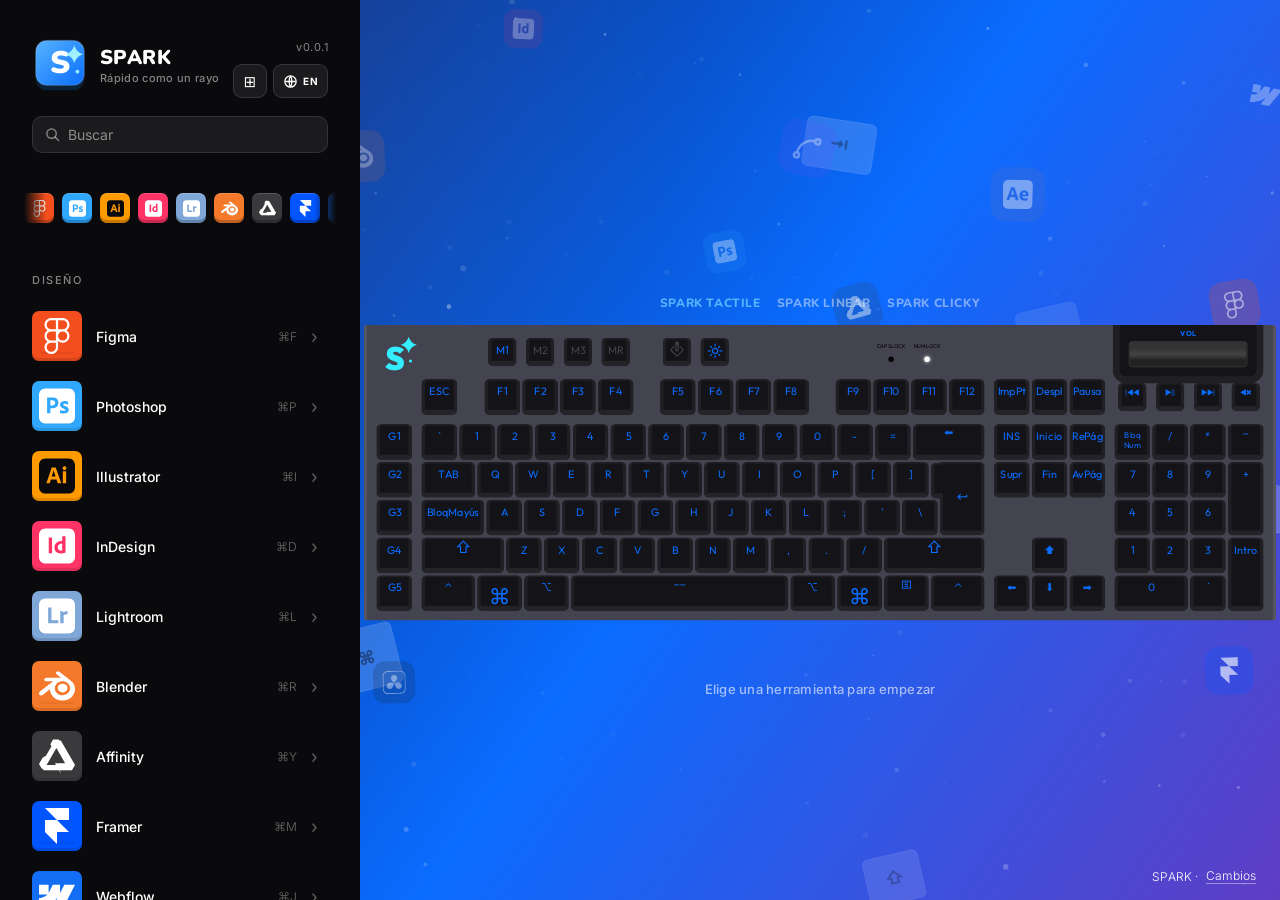
==== commit f8b75e10: "Quita créditos del teclado, añade página de cambios y actualiza README" ====
--- a/index.html
+++ b/index.html
@@ -46,7 +46,7 @@
             </div>
           </div>
           <div class="brand-side">
-            <a class="version" href="#changelog">v0.0.1</a>
+            <a class="version" href="pages/cambios.html">v0.0.1</a>
             <div class="controls">
               <button class="ctrl-btn" id="kb-btn" type="button" aria-label="Teclado" title=""></button>
               <button class="ctrl-btn" id="lang-btn" type="button" aria-label="Idioma" title=""></button>
@@ -64,7 +64,7 @@
       </div>
       <nav class="cats page-body" id="cats" aria-label="Herramientas"></nav>
       <footer class="sidebar-credit">
-        Hecho con <span style="opacity:.8">⌘</span> · <a href="#changelog">Cambios</a> <span class="sep">·</span> <a href="#" target="_blank" rel="noopener">Contacto</a>
+        Hecho con <span style="opacity:.8">⌘</span> · <a href="pages/cambios.html">Cambios</a> <span class="sep">·</span> <a href="#" target="_blank" rel="noopener">Contacto</a>
       </footer>
     </section>
 
@@ -295,7 +295,7 @@
 </main>
 
 <footer class="credit">
-  SPARK · <a href="#changelog">Cambios</a>
+  SPARK · <a href="pages/cambios.html">Cambios</a>
 </footer>
 
 <div id="confetti-layer" aria-hidden="true"></div>
--- a/css/styles.css
+++ b/css/styles.css
@@ -410,7 +410,7 @@
 .kb-display-keys .kbd.sym { font-size: 26px; }
 .kb-display-keys .kbd.mouse { font-size: 13px; font-family: var(--sans); font-weight: 600; padding: 0 12px; }
 
-/* ============ TECLADO (Logitech G815 · diseño de Staniel Petrov) ============ */
+/* ============ TECLADO (Logitech G815) ============ */
 
 #kb-board {
   width: 100%;
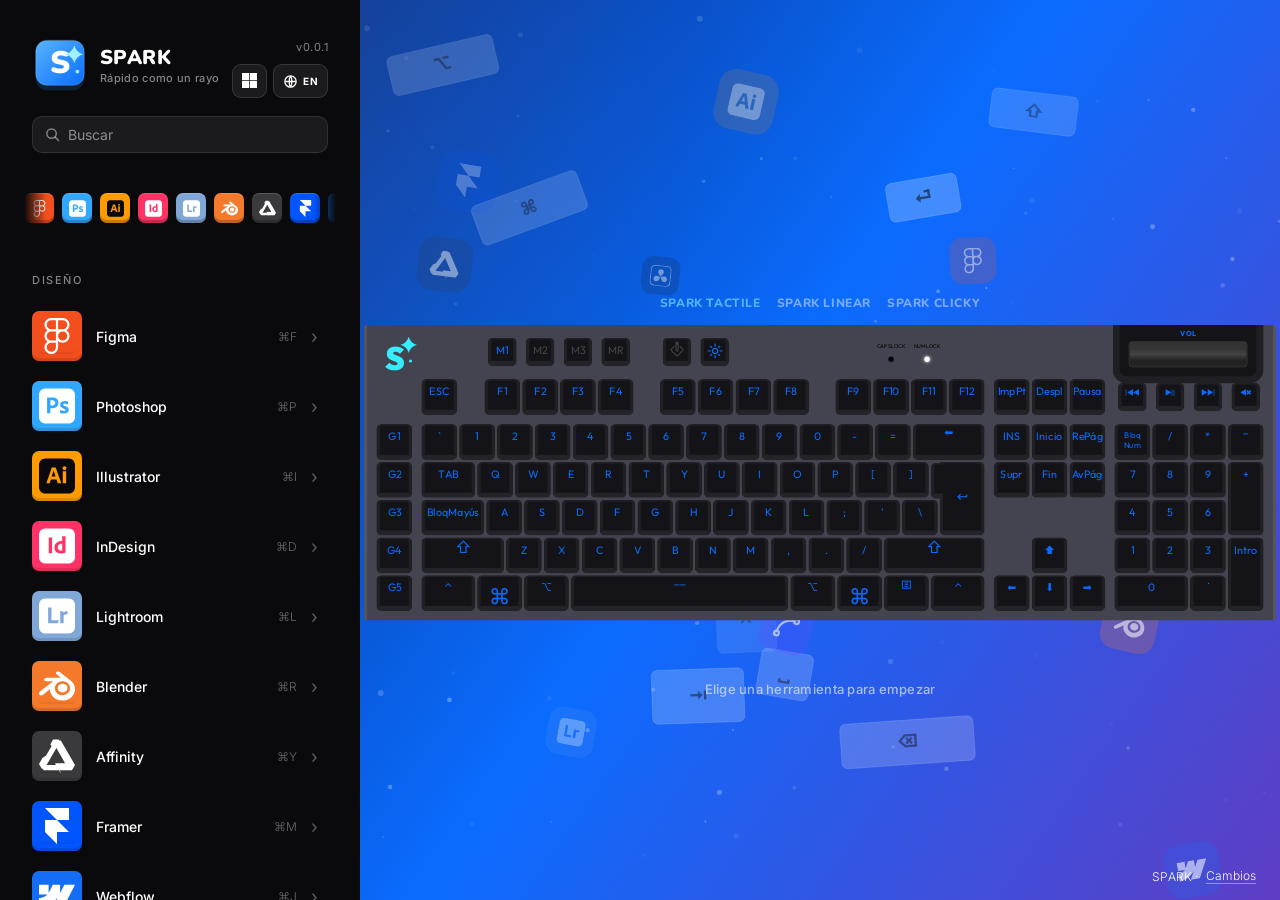
==== commit 4ec5a8d8: "Mueve js y css a assets, mejora el icono de Windows en los atajos y actualiza README" ====
--- a/index.html
+++ b/index.html
@@ -10,7 +10,7 @@
 <link rel="preconnect" href="https://fonts.gstatic.com" crossorigin>
 <link href="https://fonts.googleapis.com/css2?family=Nunito:wght@800;900&family=Inter:wght@300;400;500;600;700&family=Outfit:wght@300;400;500;600;700&display=swap" rel="stylesheet">
 <link href="https://fonts.googleapis.com/css2?family=Material+Symbols+Outlined:opsz,wght,FILL,GRAD@20..48,100..700,0..1,-50..200&display=block" rel="stylesheet">
-<link rel="stylesheet" href="css/styles.css">
+<link rel="stylesheet" href="assets/css/styles.css">
 </head>
 <body>
 
@@ -304,11 +304,11 @@
 <audio id="linearKeySound" preload="auto" src="https://www.logitechg.com/content/dam/gaming/en/innovation/mechanical-switches/gl-linear.mp3"></audio>
 <audio id="clickyKeySound" preload="auto" src="https://www.logitechg.com/content/dam/gaming/en/innovation/mechanical-switches/gl-clicky.mp3"></audio>
 
-<script src="js/keys.js"></script>
-<script src="js/logos.js"></script>
-<script src="js/bg.js"></script>
-<script src="js/twboard.js"></script>
-<script src="js/data.js"></script>
-<script src="js/app.js"></script>
+<script src="assets/js/keys.js"></script>
+<script src="assets/js/logos.js"></script>
+<script src="assets/js/bg.js"></script>
+<script src="assets/js/twboard.js"></script>
+<script src="assets/js/data.js"></script>
+<script src="assets/js/app.js"></script>
 </body>
 </html>
--- a/assets/css/styles.css
+++ b/assets/css/styles.css
@@ -0,0 +1,1043 @@
+:root {
+  --sidebar-w: 360px;
+  --ink: #0a0a0c;
+  --blue: #0a6cff;
+  --sans: Inter, system-ui, -apple-system, "Segoe UI", sans-serif;
+  --display: Nunito, system-ui, sans-serif;
+}
+
+* { margin: 0; padding: 0; box-sizing: border-box; }
+
+html, body { height: 100%; }
+
+body {
+  background: var(--blue);
+  overflow: hidden;
+  font-family: var(--sans);
+  color: #fff;
+  user-select: none;
+  -webkit-user-select: none;
+  transition: background .8s ease;
+}
+
+body[data-bg="tools"] { background: var(--blue); }
+body[data-bg="shortcuts"] { background: #1455c4; }
+
+/* ============ FONDO 3D (Babylon) ============ */
+
+#bg-3d {
+  display: none;
+  position: fixed; left: 0; top: 0;
+  width: 100vw; height: 100vh;
+  z-index: 0;
+  pointer-events: none;
+}
+body.bg3d #bg-3d { display: block; }
+
+/* ============ SIDEBAR ============ */
+
+.sidebar {
+  position: fixed;
+  left: 0; top: 0; bottom: 0;
+  width: var(--sidebar-w);
+  z-index: 20;
+  background: var(--ink);
+  color: #fff;
+  font-family: var(--sans);
+  overflow: hidden;
+}
+
+.track {
+  display: flex;
+  width: 200%;
+  height: 100%;
+  transform: translateX(0);
+  transition: transform .34s cubic-bezier(.4, 0, .2, 1);
+}
+
+.sidebar[data-view="shortcuts"] .track { transform: translateX(-50%); }
+
+.page {
+  flex: 0 0 50%;
+  height: 100%;
+  overflow: hidden;
+  display: flex;
+  flex-direction: column;
+  min-height: 0;
+}
+
+.page-head {
+  flex: none;
+  padding: 34px 0 18px;
+  display: flex;
+  flex-direction: column;
+  gap: 18px;
+  background: var(--ink);
+}
+
+.brand {
+  display: flex;
+  align-items: center;
+  justify-content: space-between;
+  gap: 12px;
+  margin: 0 32px;
+}
+
+.brand-id { display: flex; align-items: center; gap: 12px; min-width: 0; }
+.logo { display: block; line-height: 0; }
+.logo svg { display: block; height: 56px; width: auto; }
+
+.brand-name {
+  display: flex;
+  flex-direction: column;
+  gap: 3px;
+  min-width: 0;
+}
+.brand-word {
+  font-family: var(--display);
+  font-weight: 900;
+  font-size: 20px;
+  line-height: 1;
+  letter-spacing: .02em;
+  color: #fff;
+  white-space: nowrap;
+}
+.brand-tag {
+  font-size: 11px;
+  font-weight: 500;
+  letter-spacing: .03em;
+  color: #ffffff80;
+  white-space: nowrap;
+}
+
+.version {
+  font-family: var(--sans);
+  font-size: 11px;
+  font-weight: 400;
+  letter-spacing: .04em;
+  color: #ffffff80;
+  text-decoration: none;
+  padding-top: 6px;
+  transition: color .15s ease;
+}
+.version:hover { color: #fff; }
+
+.brand-side {
+  display: flex;
+  flex-direction: column;
+  align-items: flex-end;
+  gap: 10px;
+}
+
+.controls { display: flex; gap: 6px; }
+
+.ctrl-btn {
+  display: inline-flex;
+  align-items: center;
+  justify-content: center;
+  gap: 5px;
+  height: 34px;
+  min-width: 34px;
+  padding: 0 9px;
+  background: #ffffff12;
+  border: 1px solid rgba(255,255,255,.12);
+  border-radius: 9px;
+  color: #fff;
+  font: inherit;
+  cursor: pointer;
+  transition: background .12s ease, border-color .12s ease;
+}
+.ctrl-btn:hover { background: #ffffff1f; border-color: #ffffff38; }
+.ctrl-btn .kbd-ico { font-size: 15px; line-height: 1; font-family: var(--sans); }
+.ctrl-btn .globe { flex: none; width: 15px; height: 15px; }
+.ctrl-btn .code { font-size: 10px; font-weight: 700; letter-spacing: .05em; }
+
+.search {
+  margin: 0 32px;
+  display: flex;
+  align-items: center;
+  gap: 8px;
+  padding: 9px 12px;
+  background: #ffffff12;
+  border: 1px solid rgba(255,255,255,.1);
+  border-radius: 10px;
+  transition: border-color .12s ease, background .12s ease;
+}
+.search:focus-within { border-color: #ffffff47; background: #ffffff1a; }
+.search-ico { flex: none; width: 15px; height: 15px; color: #ffffff73; }
+.search input {
+  flex: 1; min-width: 0;
+  background: transparent; border: none; outline: none;
+  color: #fff; font: inherit; font-size: 14px; padding: 0;
+}
+.search input::placeholder { color: #ffffff80; }
+.search input::-webkit-search-cancel-button {
+  -webkit-appearance: none; appearance: none;
+  width: 14px; height: 14px; margin-left: 6px; cursor: pointer;
+  background-color: #ffffff73;
+  -webkit-mask: url("data:image/svg+xml;utf8,<svg xmlns='http://www.w3.org/2000/svg' viewBox='0 0 16 16'><path fill='none' stroke='black' stroke-width='1.8' stroke-linecap='round' d='M4 4l8 8M12 4l-8 8'/></svg>") center/contain no-repeat;
+  mask: url("data:image/svg+xml;utf8,<svg xmlns='http://www.w3.org/2000/svg' viewBox='0 0 16 16'><path fill='none' stroke='black' stroke-width='1.8' stroke-linecap='round' d='M4 4l8 8M12 4l-8 8'/></svg>") center/contain no-repeat;
+  transition: background-color .12s ease;
+}
+.search input::-webkit-search-cancel-button:hover { background-color: #fff; }
+
+.page-body {
+  flex: 1 1 auto;
+  min-height: 0;
+  overflow-y: auto;
+  padding: 16px 0 32px;
+  display: flex;
+  flex-direction: column;
+  gap: 32px;
+  scrollbar-gutter: stable;
+  scrollbar-width: thin;
+  scrollbar-color: rgba(255,255,255,.2) transparent;
+}
+.page-body::-webkit-scrollbar { width: 10px; }
+.page-body::-webkit-scrollbar-track { background: transparent; }
+.page-body::-webkit-scrollbar-thumb {
+  background: #ffffff2e;
+  border-radius: 999px;
+  border: 3px solid transparent;
+  background-clip: padding-box;
+}
+.page-body::-webkit-scrollbar-thumb:hover { background: #ffffff52; background-clip: padding-box; }
+
+.cats { display: flex; flex-direction: column; gap: 32px; }
+.cat[hidden] { display: none; }
+.cat-name {
+  padding: 0 32px;
+  margin-bottom: 14px;
+  font-size: 11px;
+  font-weight: 500;
+  letter-spacing: .14em;
+  color: #ffffff80;
+}
+.tools { list-style: none; display: flex; flex-direction: column; }
+.tools li[hidden] { display: none; }
+
+.tool {
+  display: flex; align-items: center; gap: 14px;
+  width: 100%;
+  padding: 10px 32px;
+  background: transparent; border: none;
+  cursor: pointer; color: inherit; font: inherit; text-align: left;
+  transition: background .12s ease;
+}
+.tool:hover { background: #ffffff0d; }
+.tool.active { background: #ffffff14; }
+
+.icon {
+  flex: none;
+  width: 50px; height: 50px;
+  border-radius: 7px;
+  background: var(--ic);
+  box-shadow: inset 0 -3px 0 rgba(0,0,0,.12);
+}
+.icon .tkey { display: flex; align-items: center; justify-content: center; width: 100%; height: 100%; }
+.icon .tkey .tinner {
+  width: 36px; height: 36px;
+  border-radius: 4px;
+  display: flex; align-items: center; justify-content: center;
+  font-family: var(--display); font-weight: 900; font-size: 18px;
+  color: var(--lc, #fff);
+  box-shadow: inset 0 -2px 0 rgba(0,0,0,.06);
+}
+.icon svg { display: block; width: 100%; height: 100%; }
+.icon svg.bl { fill: var(--lc, #fff); }
+.icon svg.bl-st { fill: none; stroke: var(--lc, #fff); stroke-width: 2; stroke-linecap: round; stroke-linejoin: round; }
+
+.name { flex: 1; font-size: 14px; font-weight: 500; color: #fff; min-width: 0; overflow: hidden; text-overflow: ellipsis; white-space: nowrap; }
+.hotkey { flex: none; font-size: 12px; font-weight: 300; color: #fff6; display: inline-flex; align-items: center; gap: 1px; }
+.chev { flex: none; font-size: 18px; color: #ffffff59; }
+
+.brand-strip {
+  position: relative;
+  margin: 14px 24px 4px;
+  padding: 8px 0 12px;
+  overflow: hidden;
+  -webkit-mask-image: linear-gradient(90deg, transparent, #000 7%, #000 93%, transparent);
+  mask-image: linear-gradient(90deg, transparent, #000 7%, #000 93%, transparent);
+}
+.brand-track {
+  display: flex; align-items: center; gap: 8px;
+  width: max-content;
+  will-change: transform;
+  animation: brand-marquee 34s linear infinite;
+}
+.brand-strip:hover .brand-track { animation-play-state: paused; }
+@keyframes brand-marquee {
+  from { transform: translateX(0); }
+  to { transform: translateX(-50%); }
+}
+@media (prefers-reduced-motion: reduce) {
+  .brand-track { animation: none; }
+}
+.brand-chip {
+  flex: none;
+  width: 30px; height: 30px;
+  display: flex; align-items: center; justify-content: center;
+  border: none; cursor: pointer; padding: 0;
+  border-radius: 7px;
+  background: var(--bc);
+  font-family: var(--display); font-weight: 900; font-size: 12px; line-height: 1;
+  color: var(--lc, #fff);
+  box-shadow: inset 0 -3px 0 rgba(0,0,0,.22), inset 0 1px 0 rgba(255,255,255,.16);
+  transition: transform .1s ease, box-shadow .1s ease;
+}
+.brand-chip svg { display: block; width: 17px; height: 17px; }
+.brand-chip svg.bl { fill: var(--lc, #fff); }
+.brand-chip svg.bl-st { fill: none; stroke: var(--lc, #fff); stroke-width: 2; stroke-linecap: round; stroke-linejoin: round; }
+.brand-chip:hover { transform: translateY(-2px); box-shadow: inset 0 -3px 0 rgba(0,0,0,.22), inset 0 1px 0 rgba(255,255,255,.16), 0 4px 10px rgba(0,0,0,.35); }
+.brand-chip:active { transform: translateY(0); }
+
+/* ---- shortcuts page ---- */
+
+.sc-head { display: flex; flex-direction: column; gap: 12px; }
+
+.back {
+  display: flex; align-items: center; gap: 8px;
+  margin: 0 32px; padding: 2px 0;
+  background: transparent; border: none; cursor: pointer;
+  color: #fff9; font: inherit; font-size: 13px;
+  transition: color .15s ease;
+}
+.back:hover { color: #fff; }
+.back-arrow { flex: none; width: 14px; height: 14px; }
+
+.sc-title {
+  padding: 0 32px;
+  font-size: 20px; font-weight: 700; color: #fff;
+  font-family: var(--sans);
+}
+
+.sc-body { gap: 24px; }
+
+.sc-tool { display: none; flex-direction: column; gap: 22px; }
+.sc-tool.on { display: flex; }
+
+.sc-group { display: flex; flex-direction: column; }
+.sc-group[hidden] { display: none; }
+
+.sc-cat {
+  padding: 0 32px;
+  margin-bottom: 6px;
+  font-size: 10px; font-weight: 600;
+  letter-spacing: .1em; text-transform: uppercase;
+  color: #ffffff52;
+}
+.sc-group ul { list-style: none; }
+
+.sc {
+  display: flex; align-items: center; justify-content: space-between; gap: 12px;
+  padding: 7px 32px;
+  cursor: default;
+  transition: background .1s ease;
+}
+.sc[hidden] { display: none; }
+.sc:hover { background: #ffffff0f; }
+.sc.done .sc-action { color: #ffffff4d; }
+.sc.done .sc-action::after { content: " ✓"; }
+
+.sc-action {
+  flex: 1 1 auto; min-width: 0;
+  font-size: 13px; color: #ffffffd9;
+  overflow: hidden; text-overflow: ellipsis; white-space: nowrap;
+}
+
+.sc-keys {
+  flex: 0 1 auto;
+  display: flex; flex-wrap: wrap; justify-content: flex-end; gap: 4px;
+  max-width: 58%;
+}
+
+.sc-keys kbd {
+  min-width: 20px; height: 20px; padding: 0 5px;
+  display: inline-flex; align-items: center; justify-content: center;
+  font-family: inherit; font-size: 11px;
+  color: #fff; background: #ffffff14;
+  border: 1px solid rgba(255,255,255,.18);
+  border-radius: 5px;
+}
+.sc-keys kbd.sym { font-size: 14px; line-height: 1; }
+
+.sc-empty { padding: 0 32px; font-size: 13px; color: #fff6; }
+
+.sidebar-credit {
+  display: none;
+  padding: 22px 32px 10px;
+  margin-top: 10px;
+  font-size: 12px; font-weight: 300; letter-spacing: .01em;
+  color: #ffffffb3; line-height: 1.6;
+}
+.sidebar-credit a { color: #fff; text-decoration: none; border-bottom: 1px solid rgba(255,255,255,.4); }
+.sidebar-credit a:hover { border-color: #fff; }
+.sidebar-credit .sep { opacity: .5; margin: 0 4px; }
+
+/* ============ STAGE (main area) ============ */
+
+#stage {
+  position: fixed;
+  left: var(--sidebar-w); top: 0; right: 0; bottom: 0;
+  z-index: 10;
+  display: flex; align-items: center; justify-content: center;
+  padding: 24px;
+}
+
+.stage-inner { width: 100%; max-width: 1040px; }
+
+.kb-shell {
+  display: flex; flex-direction: column; align-items: center; gap: 28px;
+}
+
+.kb-display {
+  min-height: 64px;
+  display: flex; flex-direction: column; align-items: center; gap: 12px;
+  text-align: center;
+}
+.kb-display-label {
+  font-size: 15px; font-weight: 600; color: rgba(255,255,255,.85);
+}
+.kb-display-keys { display: flex; flex-wrap: wrap; justify-content: center; gap: 8px; }
+.kb-display-keys .kbd {
+  min-width: 44px; height: 44px; padding: 0 14px;
+  display: inline-flex; align-items: center; justify-content: center;
+  font-family: var(--display); font-weight: 800; font-size: 20px;
+  color: #fff; background: rgba(255,255,255,.12);
+  border: 1px solid rgba(255,255,255,.35);
+  border-radius: 10px;
+}
+.kb-display-keys .kbd.sym { font-size: 26px; }
+.kb-display-keys .kbd.mouse { font-size: 13px; font-family: var(--sans); font-weight: 600; padding: 0 12px; }
+.win-ico { display: inline-block; width: 1em; height: 1em; vertical-align: -0.12em; }
+.kbd.win-sym, .kr-kbd.win-sym { font-size: 24px; }
+.kr-keys .kbd.win-sym, .sc-keys .kbd.win-sym { font-size: 14px; }
+
+/* ============ TECLADO (Logitech G815) ============ */
+
+#kb-board {
+  width: 100%;
+  display: flex;
+  justify-content: center;
+}
+
+.kb-g815 {
+  display: flex;
+  flex-direction: column;
+  align-items: center;
+  gap: 14px;
+  font-family: "Outfit", var(--sans);
+}
+
+.kb-g815-bar {
+  display: flex;
+  align-items: center;
+  gap: 24px;
+  color: #fff;
+}
+
+.kb-g815 .key-sound-switch { display: flex; gap: 1rem; }
+.kb-g815 .key-sound {
+  cursor: pointer;
+  opacity: .45;
+  font-family: var(--display);
+  font-weight: 800;
+  font-size: 12px;
+  letter-spacing: .05em;
+  text-transform: uppercase;
+  transition: opacity .15s ease, color .15s ease;
+}
+.kb-g815 .key-sound:hover { opacity: .8; }
+.kb-g815 .key-sound.active { opacity: 1; color: #57b4ff; }
+
+.kb-g815-credit {
+  color: rgba(255,255,255,.45);
+  font-size: 11px;
+  text-decoration: none;
+  border-bottom: 1px solid rgba(255,255,255,.3);
+}
+.kb-g815-credit:hover { color: #fff; border-color: #fff; }
+
+.kb-hint {
+  font-size: 13px; font-weight: 500; color: rgba(255,255,255,.6);
+  letter-spacing: .02em;
+}
+
+:root { --key-text-highlight: #0a6cff; }
+
+.kb-g815 .material-symbols-outlined { pointer-events: none; }
+.kb-g815 .color-white { color: #fff !important; }
+.kb-g815 .keyboard-wrapper.white-mode li,
+.kb-g815 .keyboard-wrapper.white-mode li span { color: #fff !important; }
+.kb-g815 .keyboard-wrapper.white-mode li .windows-key_box span,
+.kb-g815 .keyboard-wrapper.white-mode li .context-key_box span { background-color: #fff !important; }
+
+.kb-g815 .keyboard-wrapper {
+  user-select: none;
+  -webkit-user-select: none;
+  display: grid;
+  grid-template-columns: repeat(4, auto);
+  grid-template-rows: repeat(3, auto);
+  gap: 0.625rem;
+  padding: 0.625rem;
+  border-radius: 0.25rem;
+  border-left: 0.25rem solid #555560;
+  border-right: 0.25rem solid #555560;
+  background-color: #444450;
+  transform-origin: center top;
+}
+
+.kb-g815 .keyboard-wrapper li {
+  position: relative;
+  top: 0;
+  cursor: pointer;
+  display: flex;
+  justify-content: center;
+  padding: 0.25rem 0;
+  border-radius: 0.375rem;
+  color: var(--key-text-highlight);
+  font-size: 0.75rem;
+  font-family: "Outfit", var(--sans);
+  background: #141418;
+  border-top: 0.125rem solid #202024;
+  border-right: 0.25rem solid #202024;
+  border-bottom: 0.375rem solid #242428;
+  border-left: 0.25rem solid #202024;
+  transition: top .05s ease, background .12s ease, color .12s ease, box-shadow .12s ease;
+}
+.kb-g815 .keyboard-wrapper li.caps-key.click,
+.kb-g815 .keyboard-wrapper li.caps-key:hover { border-right: 0.8125rem solid #282832; }
+.kb-g815 .keyboard-wrapper li.click,
+.kb-g815 .keyboard-wrapper li:active { top: 0.0625rem; }
+.kb-g815 .keyboard-wrapper li.click,
+.kb-g815 .keyboard-wrapper li:hover {
+  background: #202024;
+  border-top: 0.125rem solid #282832;
+  border-right: 0.25rem solid #282832;
+  border-bottom: 0.375rem solid #323236;
+  border-left: 0.25rem solid #282832;
+}
+.kb-g815 .keyboard-wrapper li.click::after,
+.kb-g815 .keyboard-wrapper li:hover::after {
+  border-top: 0.125rem solid #282832 !important;
+  border-bottom: 0.375rem solid #323236 !important;
+  border-left: 0.25rem solid #282832 !important;
+}
+
+.kb-g815 .logitech-logo {
+  display: grid;
+  place-content: center;
+  grid-column-start: 1;
+  font-size: 2.5rem;
+  line-height: 1;
+  color: #34edff;
+  margin-top: 1rem;
+}
+.kb-g815 .logitech-logo.active {
+  animation: kb-g815-rainbow 5s linear;
+  animation-iteration-count: infinite;
+}
+
+.kb-g815 .utility-keys,
+.kb-g815 .memory-keys {
+  display: grid;
+  place-items: center;
+  grid-template-columns: repeat(4, 2.5rem);
+  grid-column-start: 3;
+  gap: 0.125rem;
+}
+.kb-g815 .utility-keys li,
+.kb-g815 .memory-keys li { color: #444; }
+.kb-g815 .utility-keys li.active,
+.kb-g815 .memory-keys li.active { color: var(--key-text-highlight); }
+
+.kb-g815 .utility-keys {
+  grid-template-columns: repeat(2, 2.5rem);
+  grid-column-start: 4;
+}
+.kb-g815 .utility-keys li { font-size: 1.125rem; }
+.kb-g815 .utility-keys li.game span { font-size: 1rem; transform: rotate(-45deg); }
+.kb-g815 .utility-keys li.brightness span { font-size: 1.125rem; margin-bottom: -0.0625rem; margin-right: -0.0625rem; }
+
+.kb-g815 .info-lights {
+  display: grid;
+  grid-template-columns: repeat(2, 2.5rem);
+  grid-column-start: 5;
+}
+.kb-g815 .info-lights .info-light {
+  cursor: auto;
+  display: flex;
+  justify-content: center;
+  align-items: center;
+  flex-direction: column;
+  gap: 0.5rem;
+  padding: 0;
+  border: none;
+  background: transparent;
+}
+.kb-g815 .info-lights .info-light:hover::after {
+  border-top: none !important;
+  border-bottom: none !important;
+  border-left: none !important;
+}
+.kb-g815 .info-lights .info-light::after {
+  content: "";
+  display: flex;
+  width: 0.375rem;
+  height: 0.375rem;
+  border-radius: 10rem;
+  background-color: #000;
+  box-shadow: 0 0 0 #fff;
+}
+.kb-g815 .info-lights .info-light span {
+  color: #000;
+  font-size: 0.375rem;
+  text-align: center;
+}
+.kb-g815 .info-lights .info-light.active::after {
+  background-color: #fff;
+  box-shadow: 0 0 0.25rem #fff;
+}
+
+.kb-g815 .media-keys {
+  display: grid;
+  place-items: center;
+  grid-template-columns: repeat(4, 2.5rem);
+  grid-column-start: 4;
+  grid-row-start: 2;
+  gap: 0.125rem;
+}
+.kb-g815 .media-keys li { font-size: 0.5rem; }
+
+.kb-g815 .volume-wheel_box {
+  position: relative;
+  padding: 0 0.625rem 0.625rem;
+  top: -0.625rem;
+  background: #141418;
+  border-left: 0.5rem solid #202024;
+  border-right: 0.5rem solid #202024;
+  border-bottom: 0.5rem solid #202024;
+  border-bottom-left-radius: 1rem;
+  border-bottom-right-radius: 1rem;
+}
+.kb-g815 .volume-wheel_scroll {
+  cursor: grab;
+  background: linear-gradient(0deg, #222 0%, #222 25%, #444 50%, #333 75%, #333 100%);
+  height: 1.8125rem;
+  border: 0.0625rem solid #383838;
+  border-radius: 0.25rem;
+}
+.kb-g815 .volume-label {
+  display: block;
+  text-align: center;
+  padding-top: 0.25rem;
+  margin-bottom: 0.25rem;
+  font-family: "Outfit", var(--sans);
+  font-size: 0.5rem;
+  font-weight: 700;
+  letter-spacing: 0.05em;
+  text-transform: uppercase;
+  color: var(--key-text-highlight);
+}
+
+.kb-g815 .round-key {
+  box-sizing: border-box;
+  display: grid;
+  place-content: center;
+  width: 2rem;
+  height: 2rem;
+  border-radius: 10rem;
+  border: 0.1875rem solid #202024;
+}
+.kb-g815 .round-key:hover {
+  background: #202024;
+  border: 0.125rem solid #282832;
+}
+
+.kb-g815 .long-word-key { padding-top: 0.375rem; font-size: 0.5rem; }
+.kb-g815 .backspace-key { font-size: 0.875rem; line-height: 0.3125rem; }
+.kb-g815 .caps-key { border-right: 0.8125rem solid #202024; }
+
+.kb-g815 .enter-key {
+  display: grid;
+  grid-column-start: 2;
+  grid-column-end: 2;
+  grid-row-start: 1;
+  grid-row-end: span 2;
+}
+.kb-g815 .enter-key li {
+  position: relative;
+  display: grid;
+  place-items: center;
+  border-top-left-radius: 0;
+}
+.kb-g815 .enter-key li::after {
+  content: "";
+  box-sizing: border-box;
+  position: absolute;
+  top: -0.09375rem;
+  left: -0.875rem;
+  width: 0.875rem;
+  height: 2.5rem;
+  border-top-left-radius: 0.375rem;
+  border-bottom-left-radius: 0.375rem;
+  border-top: 0.125rem solid #202024;
+  border-bottom: 0.375rem solid #242428;
+  border-left: 0.25rem solid #202024;
+  background-color: inherit;
+}
+.kb-g815 .enter-key li span { font-size: 1rem; }
+
+.kb-g815 .windows-key {
+  display: flex;
+  justify-content: center;
+  align-items: flex-start;
+}
+.kb-g815 .windows-key_box {
+  display: grid;
+  grid-template-columns: 0.3125rem 0.3125rem;
+  grid-template-rows: 0.25rem 0.25rem;
+  gap: 0.0625rem;
+  transform: perspective(0.625rem) rotate3D(0, 1, -0.1, -15deg);
+}
+.kb-g815 .windows-key_box span {
+  width: 0.3125rem;
+  height: 0.25rem;
+  background-color: var(--key-text-highlight);
+}
+.kb-g815 .windows-key .cmd-glyph {
+  font-family: var(--sans);
+  font-size: 1.5rem;
+  line-height: 1.5;
+  color: var(--key-text-highlight);
+}
+
+.kb-g815 .space-key { font-size: 0.875rem; line-height: 0; }
+
+.kb-g815 .numpad-keys li.numlock {
+  display: flex;
+  flex-direction: column;
+  justify-content: center;
+  align-items: center;
+  gap: 0.125rem;
+  font-size: 0.5625rem;
+  line-height: 1.05;
+  padding: 0;
+}
+
+.kb-g815 .keyboard-wrapper li.shift-key {
+  font-size: 1.125rem;
+  line-height: 1;
+  padding: 0;
+  color: var(--key-text-highlight);
+}
+
+.kb-g815 .context-key {
+  display: flex;
+  justify-content: center;
+  align-items: flex-start;
+}
+.kb-g815 .context-key_box {
+  display: grid;
+  grid-template-columns: 0.25rem;
+  grid-template-rows: 0.0625rem 0.0625rem 0.0625rem;
+  gap: 0.0625rem;
+  padding: 0.0625rem 0.125rem;
+  border: 0.09375rem solid var(--key-text-highlight);
+}
+.kb-g815 .context-key_box span {
+  width: 0.25rem;
+  height: 0.0625rem;
+  background-color: var(--key-text-highlight);
+}
+
+.kb-g815 .up-arrow-key { font-size: 0.875rem; grid-column-start: 2; grid-row-start: 4; }
+.kb-g815 .left-arrow-key { font-size: 0.875rem; grid-column-start: 1; grid-row-start: 5; }
+.kb-g815 .down-arrow-key { font-size: 0.875rem; grid-column-start: 2; grid-row-start: 5; }
+.kb-g815 .right-arrow-key { font-size: 0.875rem; grid-column-start: 3; grid-row-start: 5; }
+
+.kb-g815 .numpad-minus { font-size: 0.875rem; line-height: 0; }
+.kb-g815 .numpad-plus {
+  grid-column-start: 4;
+  grid-row-start: 2;
+  grid-row-end: span 2;
+  padding-top: 1.25rem;
+  font-size: 0.875rem;
+}
+.kb-g815 .numpad-enter {
+  grid-column-start: 4;
+  grid-row-start: 4;
+  grid-row-end: span 2;
+  padding-top: 1.5625rem;
+}
+.kb-g815 .numpad-zero { grid-column-start: 1; grid-column-end: span 2; }
+.kb-g815 .numpad-dot { font-size: 1rem; line-height: 0; }
+
+.kb-g815 .header-keys {
+  display: grid;
+  grid-template-columns: 2.5rem 5rem 12.125rem 14.875rem auto 10.5rem;
+  grid-template-rows: 2.5rem;
+  grid-column-start: 1;
+  grid-column-end: span 4;
+  grid-row-start: 1;
+}
+
+.kb-g815 .f-keys {
+  display: grid;
+  grid-template-columns: 2.5rem 1.625rem repeat(4, 2.5rem) 1.5625rem repeat(4, 2.5rem) 1.5625rem repeat(4, 2.5rem);
+  grid-template-rows: 2.5rem;
+  grid-column-start: 2;
+  grid-row-start: 2;
+  gap: 0.125rem;
+}
+.kb-g815 .f-keys li:nth-child(1) { grid-column-start: 1; }
+.kb-g815 .f-keys li:nth-child(2) { grid-column-start: 3; }
+.kb-g815 .f-keys li:nth-child(6) { grid-column-start: 8; }
+.kb-g815 .f-keys li:nth-child(10) { grid-column-start: 13; }
+
+.kb-g815 .g-keys {
+  display: grid;
+  grid-template-columns: 2.5rem;
+  grid-template-rows: repeat(5, 2.5rem);
+  grid-column-start: 1;
+  grid-row-start: 3;
+  gap: 0.125rem;
+}
+
+.kb-g815 .center-keys {
+  display: grid;
+  grid-template-columns: auto;
+  grid-template-rows: 2.5rem auto 2.5rem 2.5rem;
+  grid-column-start: 2;
+  grid-row-start: 3;
+  gap: 0.125rem;
+}
+.kb-g815 .center-keys_row-1 {
+  display: grid;
+  grid-template-columns: repeat(13, 2.5rem) 5rem;
+  grid-template-rows: 2.5rem;
+  grid-row-start: 1;
+  gap: 0.125rem;
+}
+.kb-g815 .center-keys_row-2-3 {
+  display: grid;
+  grid-template-columns: auto 3.125rem;
+  grid-template-rows: 2.5rem 2.5rem;
+  grid-row-start: 2;
+  gap: 0.125rem;
+}
+.kb-g815 .center-keys_row-2 {
+  display: grid;
+  grid-template-columns: 3.75rem repeat(12, 2.5rem);
+  grid-template-rows: 2.5rem;
+  grid-row-start: 1;
+  gap: 0.125rem;
+}
+.kb-g815 .center-keys_row-3 {
+  display: grid;
+  grid-template-columns: 4.375rem repeat(12, 2.5rem);
+  grid-template-rows: 2.5rem;
+  grid-row-start: 2;
+  gap: 0.125rem;
+}
+.kb-g815 .center-keys_row-4 {
+  display: grid;
+  grid-template-columns: 5.75rem repeat(10, 2.5rem) 7rem;
+  grid-template-rows: 2.5rem;
+  grid-row-start: 3;
+  gap: 0.125rem;
+}
+.kb-g815 .center-keys_row-5 {
+  display: grid;
+  grid-template-columns: 3.75rem repeat(2, 3.125rem) 15.125rem repeat(3, 3.125rem) 3.75rem;
+  grid-template-rows: 2.5rem;
+  grid-row-start: 4;
+  gap: 0.125rem;
+}
+
+.kb-g815 .print-scroll-pause-keys {
+  display: grid;
+  grid-template-columns: repeat(3, 2.5rem);
+  grid-template-rows: 2.5rem;
+  grid-column-start: 3;
+  grid-row-start: 2;
+  gap: 0.125rem;
+}
+
+.kb-g815 .home-end-arrow-keys {
+  display: grid;
+  grid-template-columns: repeat(3, 2.5rem);
+  grid-template-rows: repeat(5, 2.5rem);
+  grid-column-start: 3;
+  grid-row-start: 3;
+  gap: 0.125rem;
+}
+
+.kb-g815 .numpad-keys {
+  display: grid;
+  grid-template-columns: repeat(4, 2.5rem);
+  grid-template-rows: repeat(5, 2.5rem);
+  grid-column-start: 4;
+  grid-row-start: 3;
+  gap: 0.125rem;
+}
+
+/* teclas iluminadas por un atajo (SPARK) */
+.kb-g815 .keyboard-wrapper li.lit {
+  color: #fff;
+  background: linear-gradient(160deg, #3a86ff, #0a6cff);
+  border-top: 0.125rem solid #57b4ff;
+  border-right: 0.25rem solid #0a6cff;
+  border-bottom: 0.375rem solid #0a52c9;
+  border-left: 0.25rem solid #0a6cff;
+  box-shadow: 0 0 12px rgba(10, 108, 255, .65);
+}
+.kb-g815 .keyboard-wrapper li.lit span { color: #fff; }
+.kb-g815 .keyboard-wrapper li.lit .windows-key_box span,
+.kb-g815 .keyboard-wrapper li.lit .context-key_box span { background-color: #fff; }
+.kb-g815 .keyboard-wrapper li.lit.caps-key { border-right: 0.8125rem solid #57b4ff; }
+.kb-g815 .keyboard-wrapper li.lit .material-symbols-outlined { color: #fff; }
+
+@keyframes kb-g815-rainbow {
+  0%, 100% { color: #34edff; }
+  10% { color: #00ff98; }
+  20% { color: #98ff00; }
+  30% { color: #ffe500; }
+  40% { color: #ff8100; }
+  50% { color: #ff0000; }
+  60% { color: #ff0079; }
+  70% { color: #c900ff; }
+  80% { color: #7700ff; }
+  90% { color: #0045ff; }
+}
+
+/* escala responsive (el stage se oculta bajo 900px) */
+@media (max-width: 1330px) {
+  .kb-g815 .keyboard-wrapper { transform: scale(.9); }
+}
+@media (max-width: 1240px) {
+  .kb-g815 .keyboard-wrapper { transform: scale(.8); }
+}
+@media (max-width: 1140px) {
+  .kb-g815 .keyboard-wrapper { transform: scale(.7); }
+}
+@media (max-width: 1040px) {
+  .kb-g815 .keyboard-wrapper { transform: scale(.6); }
+}
+@media (max-width: 960px) {
+  .kb-g815 .keyboard-wrapper { transform: scale(.55); }
+}
+
+/* panel de atajos al hacer clic en una tecla */
+.kb-shell { position: relative; }
+.kb-results {
+  position: absolute;
+  top: 82px; left: 50%; transform: translateX(-50%);
+  width: 580px; max-width: 94vw;
+  z-index: 40;
+  max-height: 340px;
+  display: flex; flex-direction: column;
+  background: rgba(9, 11, 17, .88);
+  backdrop-filter: blur(16px);
+  -webkit-backdrop-filter: blur(16px);
+  border: 1px solid rgba(255,255,255,.14);
+  border-radius: 16px;
+  box-shadow: 0 20px 55px rgba(0,0,0,.55);
+  overflow: hidden;
+  color: #fff;
+  font-size: 13px;
+}
+.kb-results[hidden] { display: none; }
+.kr-head {
+  display: flex; align-items: center; justify-content: space-between;
+  gap: 10px; padding: 11px 14px;
+  border-bottom: 1px solid rgba(255,255,255,.12);
+  font-weight: 700; font-size: 14px;
+}
+.kr-title { display: flex; align-items: center; gap: 9px; min-width: 0; }
+.kr-kbd {
+  flex: none;
+  min-width: 30px; height: 30px; padding: 0 9px;
+  display: inline-flex; align-items: center; justify-content: center;
+  font-family: var(--display); font-weight: 800; font-size: 16px;
+  background: linear-gradient(140deg, #3a86ff, #0a6cff);
+  border: 1px solid rgba(255,255,255,.35);
+  border-radius: 8px;
+  box-shadow: 0 0 10px rgba(10,108,255,.5);
+}
+.kr-kbd.sym { font-size: 20px; }
+.kr-close {
+  flex: none;
+  background: none; border: 0; cursor: pointer;
+  color: #fff; opacity: .7; font-size: 19px; line-height: 1;
+  padding: 2px 8px; border-radius: 8px;
+}
+.kr-close:hover { opacity: 1; background: rgba(255,255,255,.1); }
+.kr-scroll { overflow-y: auto; padding: 6px 10px 12px; }
+.kr-scroll::-webkit-scrollbar { width: 8px; }
+.kr-scroll::-webkit-scrollbar-thumb { background: rgba(255,255,255,.18); border-radius: 4px; }
+.kr-tool { padding: 9px 4px 2px; }
+.kr-tool-btn {
+  display: flex; align-items: center; gap: 9px;
+  width: 100%; padding: 4px 6px; border: 0; border-radius: 9px;
+  background: none; color: #fff; cursor: pointer;
+  font: inherit; font-weight: 700; font-size: 13px; text-align: left;
+}
+.kr-tool-btn:hover { background: rgba(255,255,255,.07); }
+.kr-tool-btn .icon { width: 24px; height: 24px; border-radius: 5px; }
+.kr-tool-btn .icon .tinner { width: 17px; height: 17px; border-radius: 3px; font-size: 10px; }
+.kr-count { margin-left: auto; flex: none; opacity: .5; font-size: 12px; font-weight: 600; }
+.kr-list { list-style: none; margin: 4px 0 4px; padding: 0; }
+.kr-list li { display: flex; align-items: center; gap: 12px; padding: 5px 10px; border-radius: 8px; }
+.kr-list li:hover { background: rgba(255,255,255,.05); }
+.kr-keys { display: inline-flex; gap: 4px; flex: none; min-width: 158px; }
+.kr-keys .kbd {
+  min-width: 27px; height: 27px; padding: 0 8px;
+  display: inline-flex; align-items: center; justify-content: center;
+  font-family: var(--display); font-weight: 800; font-size: 13px;
+  color: #fff; background: rgba(255,255,255,.12);
+  border: 1px solid rgba(255,255,255,.32); border-radius: 6px;
+}
+.kr-keys .kbd.sym { font-size: 16px; }
+.kr-keys .kbd.mouse { font-size: 11px; font-family: var(--sans); font-weight: 600; padding: 0 6px; min-width: auto; }
+.kr-act { min-width: 0; opacity: .78; overflow: hidden; text-overflow: ellipsis; white-space: nowrap; }
+.kr-more, .kr-more-total { opacity: .5; font-size: 12px; padding: 4px 10px; }
+.kr-more-total { padding: 8px 10px 4px; text-align: center; }
+
+/* ============ CREDIT ============ */
+
+.credit {
+  position: fixed;
+  left: var(--sidebar-w); right: 24px; bottom: 16px;
+  z-index: 30;
+  display: flex; align-items: center; justify-content: flex-end; gap: 8px;
+  font-size: 12px; font-weight: 300; letter-spacing: .01em;
+  color: #fff;
+  pointer-events: none;
+}
+.credit a { pointer-events: auto; color: inherit; text-decoration: none; border-bottom: 1px solid rgba(255,255,255,.4); }
+.credit a:hover { border-color: #fff; }
+
+/* ============ CONFETTI ============ */
+
+.confetti {
+  position: fixed; top: 0; left: 0;
+  width: 12px; height: 12px;
+  border: 2px solid #0a0a0c;
+  border-radius: 3px;
+  pointer-events: none;
+  z-index: 50;
+  animation: confetti-pop .7s ease-out forwards;
+}
+@keyframes confetti-pop {
+  from { transform: translate(0, 0) rotate(0deg); opacity: 1; }
+  to   { transform: translate(var(--dx), var(--dy)) rotate(540deg); opacity: 0; }
+}
+
+/* ============ RESPONSIVE ============ */
+
+@media (max-width: 900px) {
+  :root { --sidebar-w: 100vw; }
+  #stage, .credit { display: none; }
+  .sidebar-credit { display: block; }
+}
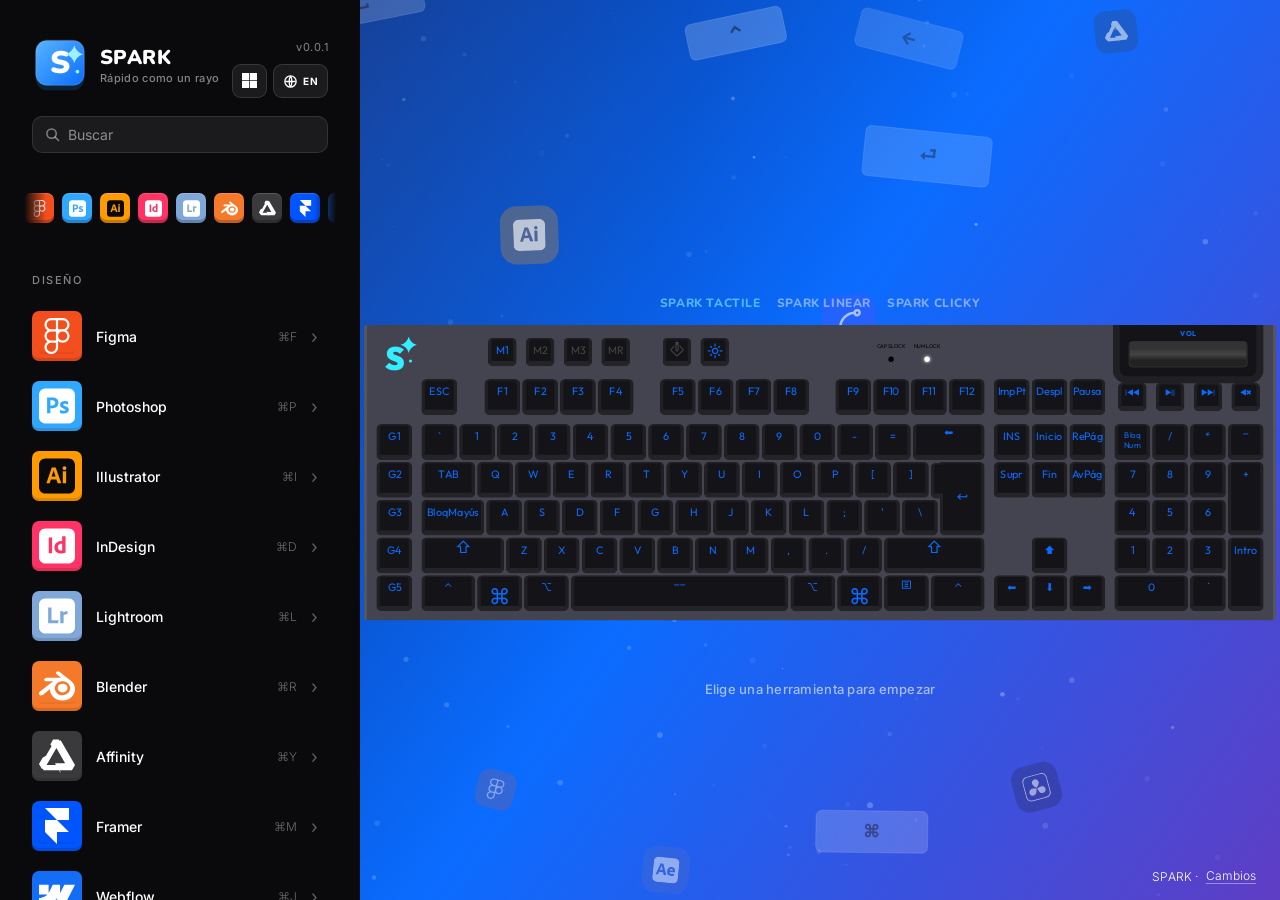
==== commit 37079424: "Mejora visual, accesibilidad y modo juego: freeze de color, ripple, volumen persistente, reinicio de" ====
--- a/index.html
+++ b/index.html
@@ -64,7 +64,7 @@
       </div>
       <nav class="cats page-body" id="cats" aria-label="Herramientas"></nav>
       <footer class="sidebar-credit">
-        Hecho con <span style="opacity:.8">⌘</span> · <a href="pages/cambios.html">Cambios</a> <span class="sep">·</span> <a href="#" target="_blank" rel="noopener">Contacto</a>
+        Hecho con <span style="opacity:.8">⌘</span> · <a href="pages/cambios.html">Cambios</a> <span class="sep">·</span> <a href="https://github.com/Apaza-Victor/SPARK-R-pido-como-un-rayo/issues" target="_blank" rel="noopener">Contacto</a>
       </footer>
     </section>
 
@@ -85,6 +85,11 @@
           </svg>
           <input type="search" id="sc-search" placeholder="Buscar atajos" autocomplete="off" aria-label="Buscar atajos">
         </div>
+        <div class="practice-bar" id="practice-bar" hidden>
+          <span class="practice-label">Aciertos</span>
+          <span class="practice-score" id="practice-score">0</span>
+          <button type="button" id="practice-reset" class="practice-reset">Reiniciar</button>
+        </div>
       </div>
       <div class="page-body sc-body" id="sc-body"></div>
     </section>
@@ -100,7 +105,7 @@
         <div class="kb-display-keys" id="kb-display-keys"></div>
       </div>
       <div class="kb-results" id="kb-results" hidden></div>
-      <div class="kb-board" id="kb-board">
+      <div class="kb-board" id="kb-board" role="application" aria-label="Teclado interactivo">
         <div class="kb-g815">
           <div class="kb-g815-bar">
             <div class="key-sound-switch">
@@ -113,31 +118,31 @@
             <div class="header-keys">
               <div class="logitech-logo"><svg xmlns="http://www.w3.org/2000/svg" width="4rem" height="4rem" viewBox="0 0 64 64"><g fill="currentColor"><path d="M48 7 C46.7 11.6 43.6 14.7 39 16 C43.6 17.3 46.7 20.4 48 25 C49.3 20.4 52.4 17.3 57 16 C52.4 14.7 49.3 11.6 48 7 Z"/><circle cx="50" cy="34" r="1.75"/></g><text x="32" y="44" text-anchor="middle" font-family="Outfit, Arial Black, Arial, sans-serif" font-size="36" font-weight="900" fill="currentColor" letter-spacing="-1">S</text></svg></div>
               <ul class="memory-keys">
-                <li class="round-key active">M1</li>
-                <li class="round-key">M2</li>
-                <li class="round-key">M3</li>
-                <li class="round-key memory">MR</li>
+                <li class="round-key active" aria-label="Preset de color 1">M1</li>
+                <li class="round-key" aria-label="Preset de color 2">M2</li>
+                <li class="round-key" aria-label="Preset de color 3">M3</li>
+                <li class="round-key memory" aria-label="Modo blanco">MR</li>
               </ul>
               <ul class="utility-keys">
-                <li class="round-key game"><span class="material-symbols-outlined">edit_square</span></li>
-                <li class="round-key brightness active"><span class="material-symbols-outlined">light_mode</span></li>
+                <li class="round-key game" aria-label="Modo juego"><span class="material-symbols-outlined">edit_square</span></li>
+                <li class="round-key brightness active" aria-label="Brillo"><span class="material-symbols-outlined">light_mode</span></li>
               </ul>
               <ul class="info-lights">
-                <li class="info-light capslock-light"><span>CAPS LOCK</span></li>
-                <li class="info-light numlock-light active"><span>NUM LOCK</span></li>
+                <li class="info-light capslock-light" aria-label="Bloq Mayús"><span>CAPS LOCK</span></li>
+                <li class="info-light numlock-light active" aria-label="Bloq Num"><span>NUM LOCK</span></li>
               </ul>
               <div class="volume-wheel">
-                <div class="volume-wheel_box">
+                <div class="volume-wheel_box" role="slider" aria-label="Volumen" aria-valuemin="0" aria-valuemax="100" aria-valuenow="50">
                   <span class="volume-label">Vol</span>
                   <div class="volume-wheel_scroll"></div>
                 </div>
               </div>
             </div>
             <ul class="media-keys">
-              <li class="round-key">|◀◀</li>
-              <li class="round-key">▶||</li>
-              <li class="round-key">▶▶|</li>
-              <li class="round-key">◀✖</li>
+              <li class="round-key" aria-label="Anterior">|◀◀</li>
+              <li class="round-key" aria-label="Reproducir / Pausar">▶||</li>
+              <li class="round-key" aria-label="Siguiente">▶▶|</li>
+              <li class="round-key" aria-label="Detener">◀✖</li>
             </ul>
             <ul class="f-keys">
               <li data-key="Escape" data-tok="esc">ESC</li>
@@ -155,11 +160,11 @@
               <li data-key="F12" data-tok="f12">F12</li>
             </ul>
             <ul class="g-keys">
-              <li>G1</li>
-              <li>G2</li>
-              <li>G3</li>
-              <li>G4</li>
-              <li>G5</li>
+              <li aria-label="Color preset 1">G1</li>
+              <li aria-label="Color preset 2">G2</li>
+              <li aria-label="Color preset 3">G3</li>
+              <li aria-label="Color preset 4">G4</li>
+              <li aria-label="Color preset 5">G5</li>
             </ul>
             <div class="center-keys">
               <ul class="center-keys_row-1">
@@ -269,22 +274,22 @@
             </ul>
             <ul class="numpad-keys">
               <li class="numlock" data-key="NumLock"><span>Bloq</span><span>Num</span></li>
-              <li data-key="NumpadDivide">/</li>
-              <li data-key="NumpadMultiply">*</li>
-              <li class="numpad-minus" data-key="NumpadSubtract">_</li>
-              <li data-key="Numpad7">7</li>
-              <li data-key="Numpad8">8</li>
-              <li data-key="Numpad9">9</li>
-              <li class="numpad-plus" data-key="NumpadAdd">+</li>
-              <li data-key="Numpad4">4</li>
-              <li data-key="Numpad5">5</li>
-              <li data-key="Numpad6">6</li>
-              <li data-key="Numpad1">1</li>
-              <li data-key="Numpad2">2</li>
-              <li data-key="Numpad3">3</li>
-              <li class="long-word-key numpad-enter" data-key="NumpadEnter">Intro</li>
-              <li class="numpad-zero" data-key="Numpad0">0</li>
-              <li class="numpad-dot" data-key="NumpadDecimal">.</li>
+              <li data-key="NumpadDivide" data-tok="/">/</li>
+              <li data-key="NumpadMultiply" data-tok="*">*</li>
+              <li class="numpad-minus" data-key="NumpadSubtract" data-tok="-">_</li>
+              <li data-key="Numpad7" data-tok="7">7</li>
+              <li data-key="Numpad8" data-tok="8">8</li>
+              <li data-key="Numpad9" data-tok="9">9</li>
+              <li class="numpad-plus" data-key="NumpadAdd" data-tok="+">+</li>
+              <li data-key="Numpad4" data-tok="4">4</li>
+              <li data-key="Numpad5" data-tok="5">5</li>
+              <li data-key="Numpad6" data-tok="6">6</li>
+              <li data-key="Numpad1" data-tok="1">1</li>
+              <li data-key="Numpad2" data-tok="2">2</li>
+              <li data-key="Numpad3" data-tok="3">3</li>
+              <li class="long-word-key numpad-enter" data-key="NumpadEnter" data-tok="enter">Intro</li>
+              <li class="numpad-zero" data-key="Numpad0" data-tok="0">0</li>
+              <li class="numpad-dot" data-key="NumpadDecimal" data-tok=".">.</li>
             </ul>
           </div>
         </div>
--- a/assets/css/styles.css
+++ b/assets/css/styles.css
@@ -471,6 +471,7 @@
 .kb-g815 .keyboard-wrapper.white-mode li span { color: #fff !important; }
 .kb-g815 .keyboard-wrapper.white-mode li .windows-key_box span,
 .kb-g815 .keyboard-wrapper.white-mode li .context-key_box span { background-color: #fff !important; }
+.kb-g815 .keyboard-wrapper.white-mode .volume-label { color: #fff !important; }
 
 .kb-g815 .keyboard-wrapper {
   user-select: none;
@@ -505,8 +506,6 @@
   border-left: 0.25rem solid #202024;
   transition: top .05s ease, background .12s ease, color .12s ease, box-shadow .12s ease;
 }
-.kb-g815 .keyboard-wrapper li.caps-key.click,
-.kb-g815 .keyboard-wrapper li.caps-key:hover { border-right: 0.8125rem solid #282832; }
 .kb-g815 .keyboard-wrapper li.click,
 .kb-g815 .keyboard-wrapper li:active { top: 0.0625rem; }
 .kb-g815 .keyboard-wrapper li.click,
@@ -517,6 +516,8 @@
   border-bottom: 0.375rem solid #323236;
   border-left: 0.25rem solid #282832;
 }
+.kb-g815 .keyboard-wrapper li.caps-key.click,
+.kb-g815 .keyboard-wrapper li.caps-key:hover { border-right: 0.8125rem solid #282832; }
 .kb-g815 .keyboard-wrapper li.click::after,
 .kb-g815 .keyboard-wrapper li:hover::after {
   border-top: 0.125rem solid #282832 !important;
@@ -532,10 +533,18 @@
   line-height: 1;
   color: #34edff;
   margin-top: 1rem;
+  cursor: pointer;
 }
 .kb-g815 .logitech-logo.active {
   animation: kb-g815-rainbow 5s linear;
   animation-iteration-count: infinite;
+}
+.kb-g815 .logitech-logo.breathe {
+  animation: kb-g815-breathe 3.2s ease-in-out infinite;
+}
+@keyframes kb-g815-breathe {
+  0%, 100% { opacity: 0.35; transform: scale(0.94); }
+  50% { opacity: 1; transform: scale(1.04); }
 }
 
 .kb-g815 .utility-keys,
@@ -897,6 +906,16 @@
 .kb-g815 .keyboard-wrapper li.lit .context-key_box span { background-color: #fff; }
 .kb-g815 .keyboard-wrapper li.lit.caps-key { border-right: 0.8125rem solid #57b4ff; }
 .kb-g815 .keyboard-wrapper li.lit .material-symbols-outlined { color: #fff; }
+
+/* onda/ripple al iluminar teclas */
+.kb-g815 .keyboard-wrapper li.ripple {
+  animation: key-ripple .35s ease-out;
+}
+@keyframes key-ripple {
+  0%   { box-shadow: 0 0 0 0 rgba(87, 180, 255, .7); }
+  50%  { box-shadow: 0 0 18px 6px rgba(87, 180, 255, .35); }
+  100% { box-shadow: 0 0 12px rgba(10, 108, 255, .65); }
+}
 
 @keyframes kb-g815-rainbow {
   0%, 100% { color: #34edff; }
@@ -1004,6 +1023,37 @@
 .kr-more, .kr-more-total { opacity: .5; font-size: 12px; padding: 4px 10px; }
 .kr-more-total { padding: 8px 10px 4px; text-align: center; }
 
+/* ============ PRACTICE BAR ============ */
+
+.practice-bar {
+  display: flex; align-items: center; gap: 10px;
+  padding: 0 32px;
+  font-size: 13px; font-weight: 500;
+  color: rgba(255,255,255,.75);
+}
+.practice-bar[hidden] { display: none; }
+.practice-label { opacity: .7; }
+.practice-score {
+  display: inline-flex; align-items: center; justify-content: center;
+  min-width: 28px; height: 28px; padding: 0 8px;
+  background: rgba(255,255,255,.12);
+  border: 1px solid rgba(255,255,255,.2);
+  border-radius: 8px;
+  font-family: var(--display); font-weight: 800; font-size: 15px;
+  color: #fff;
+}
+.practice-reset {
+  margin-left: auto;
+  background: rgba(255,255,255,.1);
+  border: 1px solid rgba(255,255,255,.18);
+  border-radius: 7px;
+  padding: 4px 12px;
+  color: #fff; font: inherit; font-size: 12px; font-weight: 500;
+  cursor: pointer;
+  transition: background .12s ease;
+}
+.practice-reset:hover { background: rgba(255,255,255,.18); }
+
 /* ============ CREDIT ============ */
 
 .credit {
@@ -1040,4 +1090,5 @@
   :root { --sidebar-w: 100vw; }
   #stage, .credit { display: none; }
   .sidebar-credit { display: block; }
-}
+  html, body { overflow-x: hidden; }
+}
